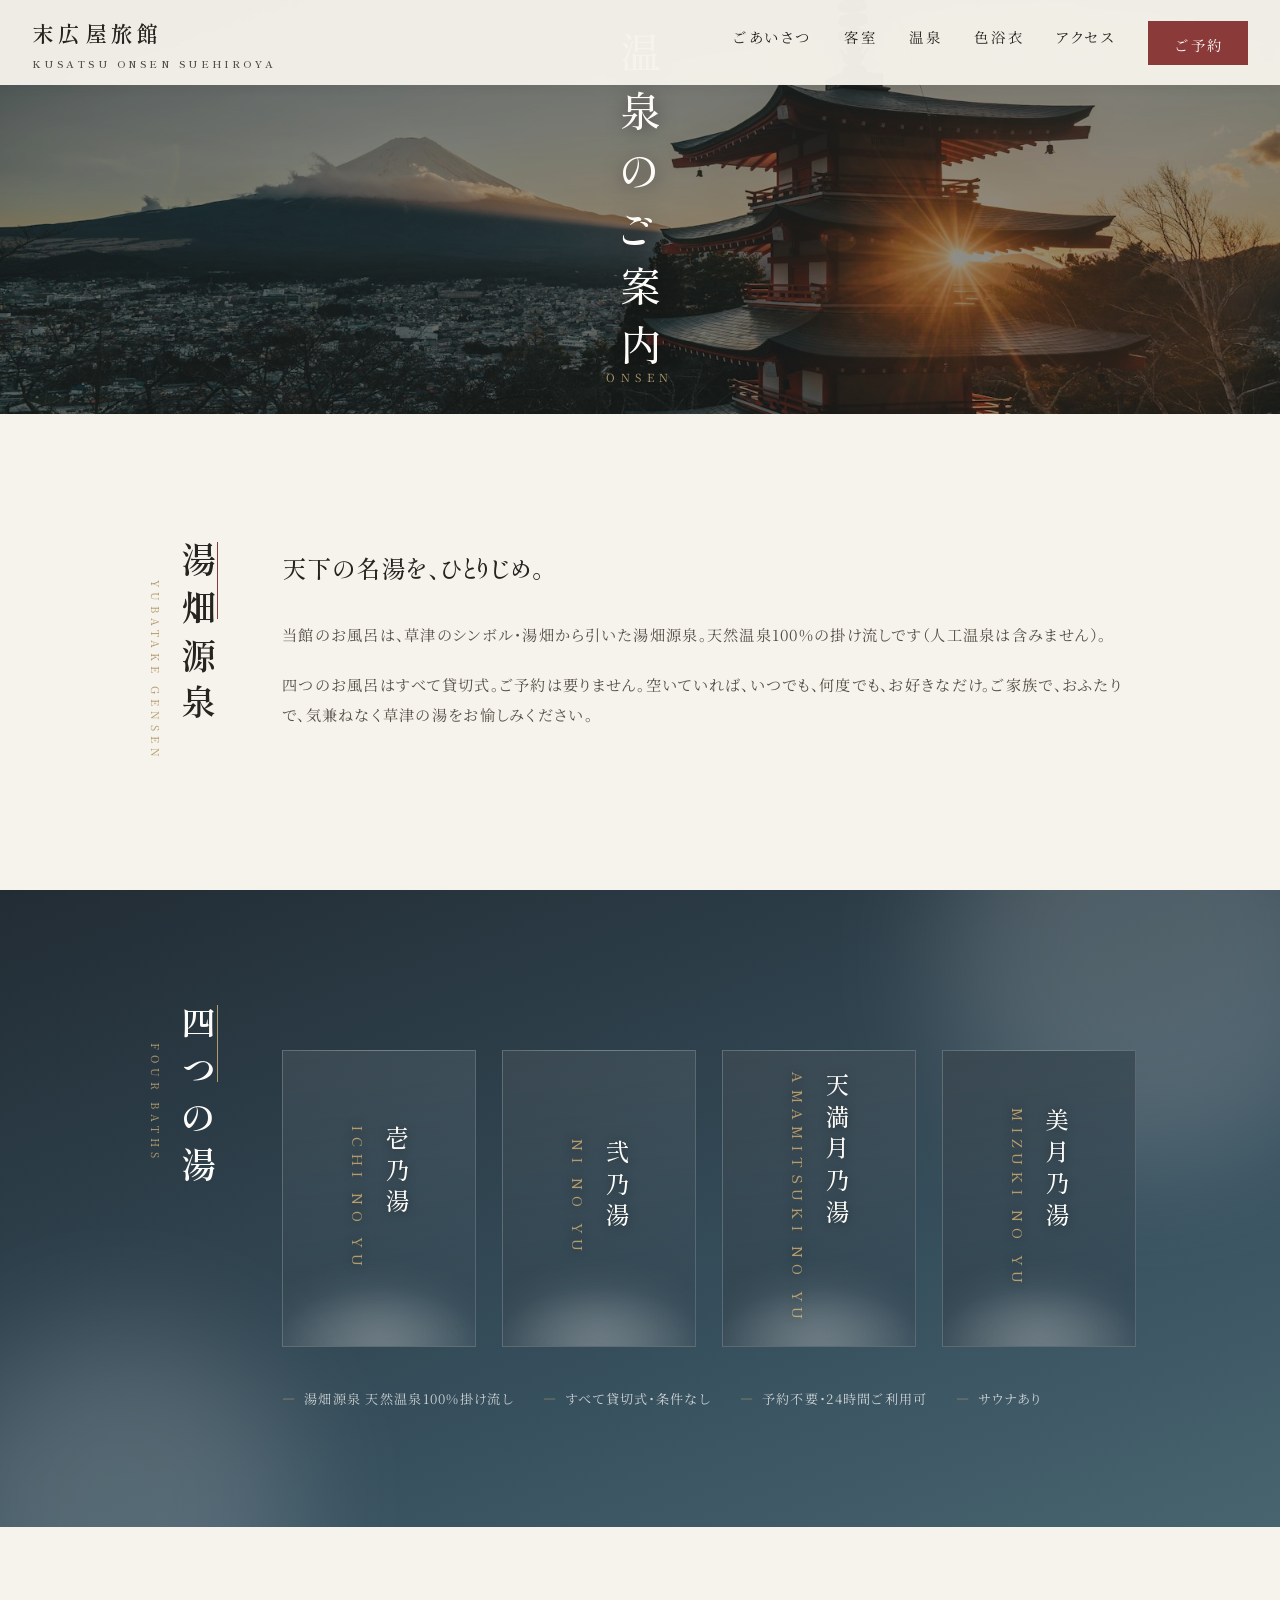
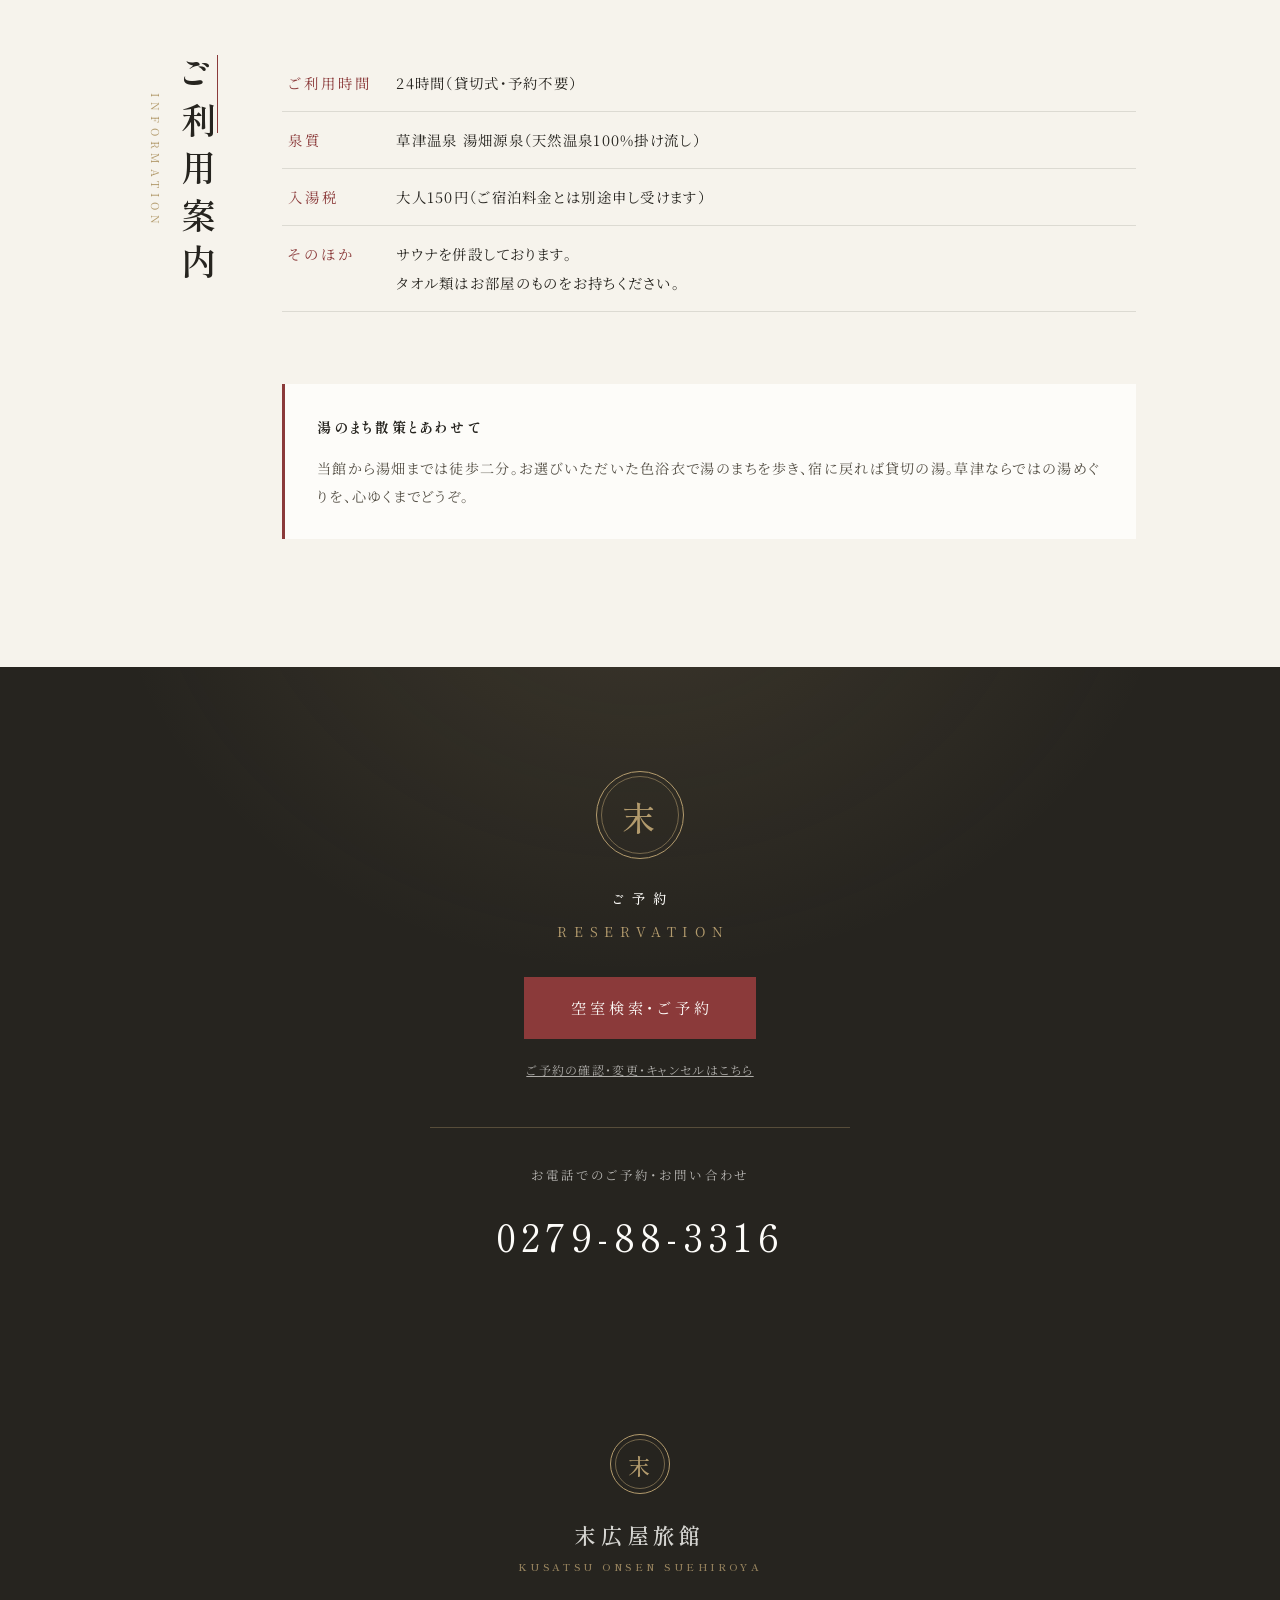
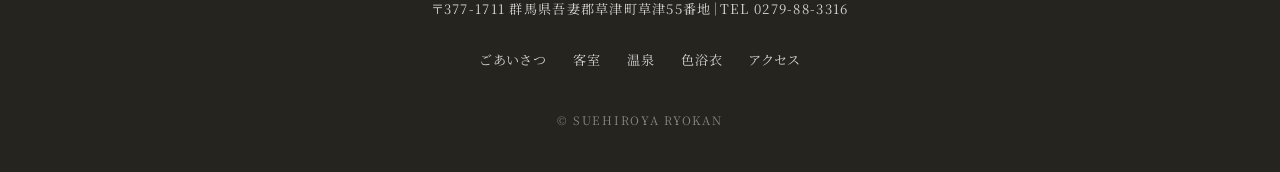
==== onsen.html @ 492826d1 "末広屋旅館 公式サイト初版（トップ・客室・温泉） Co-Authored-By: Claude Fable 5 <noreply@anthropic.com>" ====
<!DOCTYPE html>
<html lang="ja">
<head>
  <meta charset="UTF-8">
  <meta name="viewport" content="width=device-width, initial-scale=1.0">
  <title>温泉のご案内｜草津温泉 末広屋旅館</title>
  <meta name="description" content="末広屋旅館の温泉のご案内。湯畑源泉・天然温泉100%掛け流しの貸切風呂が4つ。予約不要・24時間、何度でもご利用いただけます。">
  <link rel="preconnect" href="https://fonts.googleapis.com">
  <link rel="preconnect" href="https://fonts.gstatic.com" crossorigin>
  <link href="https://fonts.googleapis.com/css2?family=Shippori+Mincho:wght@500;600&family=Noto+Serif+JP:wght@400;500&display=swap" rel="stylesheet">
  <link rel="stylesheet" href="css/style.css">
</head>
<body>

  <header class="site-header solid scrolled">
    <a class="brand" href="index.html">
      末広屋旅館
      <small>KUSATSU ONSEN SUEHIROYA</small>
    </a>
    <button class="nav-toggle" aria-label="メニュー" aria-expanded="false">
      <span></span><span></span><span></span>
    </button>
    <nav class="global-nav">
      <ul>
        <li><a href="index.html#greeting">ごあいさつ</a></li>
        <li><a href="rooms.html">客室</a></li>
        <li><a href="onsen.html">温泉</a></li>
        <li><a href="index.html#yukata">色浴衣</a></li>
        <li><a href="index.html#access">アクセス</a></li>
        <li><a class="btn-reserve" href="https://www.hpdsp.net/suehiroya/hw/hwp3100/hww3101.do?yadNo=393753" target="_blank" rel="noopener">ご予約</a></li>
      </ul>
    </nav>
  </header>

  <section class="page-hero">
    <div class="page-hero-bg" style="background-image: url('images/onsen-hero.jpg');"></div>
    <h1>温泉のご案内</h1>
    <span class="en">ONSEN</span>
  </section>

  <section class="section">
    <div class="section-inner">
      <div class="sec-head reveal">
        <h2 class="sec-title">湯畑源泉</h2>
        <span class="sec-en">YUBATAKE GENSEN</span>
      </div>
      <div class="sec-body">
        <p class="lead reveal">天下の名湯を、ひとりじめ。</p>
        <p class="text reveal d1">当館のお風呂は、草津のシンボル・湯畑から引いた湯畑源泉。天然温泉100%の掛け流しです（人工温泉は含みません）。</p>
        <p class="text reveal d2">四つのお風呂はすべて貸切式。ご予約は要りません。空いていれば、いつでも、何度でも、お好きなだけ。ご家族で、おふたりで、気兼ねなく草津の湯をお愉しみください。</p>
      </div>
    </div>
  </section>

  <div class="onsen-feature">
    <section class="section">
      <div class="section-inner">
        <div class="sec-head reveal">
          <h2 class="sec-title">四つの湯</h2>
          <span class="sec-en">FOUR BATHS</span>
        </div>
        <div class="sec-body">
          <div class="bath-cards">
            <div class="bath-card reveal">
              <p class="bath-name">壱乃湯<small>ICHI NO YU</small></p>
            </div>
            <div class="bath-card reveal d1">
              <p class="bath-name">弐乃湯<small>NI NO YU</small></p>
            </div>
            <div class="bath-card reveal d2">
              <p class="bath-name">天満月乃湯<small>AMAMITSUKI NO YU</small></p>
            </div>
            <div class="bath-card reveal d3">
              <p class="bath-name">美月乃湯<small>MIZUKI NO YU</small></p>
            </div>
          </div>
          <ul class="onsen-notes reveal d2">
            <li>湯畑源泉 天然温泉100%掛け流し</li>
            <li>すべて貸切式・条件なし</li>
            <li>予約不要・24時間ご利用可</li>
            <li>サウナあり</li>
          </ul>
        </div>
      </div>
    </section>
  </div>

  <section class="section">
    <div class="section-inner">
      <div class="sec-head reveal">
        <h2 class="sec-title">ご利用案内</h2>
        <span class="sec-en">INFORMATION</span>
      </div>
      <div class="sec-body">
        <table class="info-table reveal d1">
          <tr><th>ご利用時間</th><td>24時間（貸切式・予約不要）</td></tr>
          <tr><th>泉質</th><td>草津温泉 湯畑源泉（天然温泉100%掛け流し）</td></tr>
          <tr><th>入湯税</th><td>大人150円（ご宿泊料金とは別途申し受けます）</td></tr>
          <tr><th>そのほか</th><td>サウナを併設しております。<br>タオル類はお部屋のものをお持ちください。</td></tr>
        </table>
        <div class="notice-box reveal d2">
          <h4>湯のまち散策とあわせて</h4>
          <p>当館から湯畑までは徒歩二分。お選びいただいた色浴衣で湯のまちを歩き、宿に戻れば貸切の湯。草津ならではの湯めぐりを、心ゆくまでどうぞ。</p>
        </div>
      </div>
    </div>
  </section>

  <div class="cta-band reveal">
    <div class="crest"><span>末</span></div>
    <p class="cta-title">ご予約</p>
    <p class="cta-sub">RESERVATION</p>
    <a class="btn-reserve" href="https://www.hpdsp.net/suehiroya/hw/hwp3100/hww3101.do?yadNo=393753" target="_blank" rel="noopener">空室検索・ご予約</a>
    <p class="reserve-note">
      <a href="https://www.hpdsp.net/suehiroya/hw/hwp9000/hww9001Init.do?yadNo=393753" target="_blank" rel="noopener" style="text-decoration: underline;">ご予約の確認・変更・キャンセルはこちら</a>
    </p>
    <div class="cta-tel">
      <p class="tel-label">お電話でのご予約・お問い合わせ</p>
      <a class="tel" href="tel:0279-88-3316">0279-88-3316</a>
    </div>
  </div>

  <footer class="site-footer">
    <div class="crest crest-sm"><span>末</span></div>
    <p class="brand">末広屋旅館<small>KUSATSU ONSEN SUEHIROYA</small></p>
    <p>〒377-1711 群馬県吾妻郡草津町草津55番地｜TEL 0279-88-3316</p>
    <ul class="footer-nav">
      <li><a href="index.html#greeting">ごあいさつ</a></li>
      <li><a href="rooms.html">客室</a></li>
      <li><a href="onsen.html">温泉</a></li>
      <li><a href="index.html#yukata">色浴衣</a></li>
      <li><a href="index.html#access">アクセス</a></li>
    </ul>
    <p class="copyright">&copy; SUEHIROYA RYOKAN</p>
  </footer>

  <script src="js/main.js"></script>
</body>
</html>
---- css/style.css ----
/* ============================================
   末広屋旅館 共通スタイル
   配色: 生成り × 墨 × 臙脂
   フォント: しっぽり明朝 / Noto Serif JP
   ============================================ */

:root {
  --bg: #f6f3ec;
  --bg-soft: #efe9dd;
  --ink: #26241f;
  --ink-soft: #555046;
  --accent: #8b3a3a;      /* 臙脂 */
  --gold: #b39b6d;
  --white: #fdfcf9;
  --font-head: "Shippori Mincho", serif;
  --font-body: "Noto Serif JP", serif;
}

* { margin: 0; padding: 0; box-sizing: border-box; }

html { scroll-behavior: smooth; }

body {
  font-family: var(--font-body);
  background: var(--bg);
  color: var(--ink);
  line-height: 2;
  letter-spacing: 0.08em;
  font-feature-settings: "palt";
  -webkit-font-smoothing: antialiased;
}

img { max-width: 100%; display: block; }

a { color: inherit; text-decoration: none; }

/* ---------------- ヘッダー ---------------- */

.site-header {
  position: fixed;
  top: 0; left: 0; right: 0;
  z-index: 100;
  display: flex;
  align-items: center;
  justify-content: space-between;
  padding: 1.2rem 2rem;
  transition: background 0.5s ease, box-shadow 0.5s ease, padding 0.5s ease;
  color: var(--white);
}

.site-header.scrolled {
  background: rgba(246, 243, 236, 0.96);
  box-shadow: 0 1px 12px rgba(38, 36, 31, 0.08);
  padding: 0.7rem 2rem;
  color: var(--ink);
}

.brand {
  font-family: var(--font-head);
  font-size: 1.35rem;
  font-weight: 600;
  letter-spacing: 0.2em;
}

.brand small {
  display: block;
  font-size: 0.62rem;
  letter-spacing: 0.35em;
  opacity: 0.8;
}

.global-nav ul {
  display: flex;
  gap: 2rem;
  list-style: none;
}

.global-nav a {
  font-size: 0.9rem;
  letter-spacing: 0.18em;
  position: relative;
  padding-bottom: 4px;
}

.global-nav a::after {
  content: "";
  position: absolute;
  left: 0; bottom: 0;
  width: 100%;
  height: 1px;
  background: currentColor;
  transform: scaleX(0);
  transform-origin: right;
  transition: transform 0.4s ease;
}

.global-nav a:hover::after {
  transform: scaleX(1);
  transform-origin: left;
}

/* 予約ボタン */
.btn-reserve {
  display: inline-block;
  background: var(--accent);
  color: var(--white) !important;
  font-size: 0.85rem;
  letter-spacing: 0.25em;
  padding: 0.65em 1.6em 0.65em 1.85em;
  border: 1px solid var(--accent);
  transition: background 0.4s ease, color 0.4s ease;
}

.btn-reserve:hover {
  background: transparent;
  color: var(--accent) !important;
}

.site-header:not(.scrolled) .btn-reserve {
  background: rgba(139, 58, 58, 0.85);
}

.cta-band .btn-reserve {
  background: var(--accent);
  border-color: var(--accent);
  font-size: 0.95rem;
  padding: 0.95em 2.8em 0.95em 3.05em;
  margin-top: 2rem;
}

.cta-band .btn-reserve:hover {
  background: transparent;
  border-color: var(--gold);
  color: var(--gold) !important;
}

.cta-band .reserve-note {
  font-size: 0.75rem;
  opacity: 0.7;
  margin-top: 1.2rem;
}

.cta-band .reserve-note a:hover { color: var(--gold); }

.nav-toggle {
  display: none;
  background: none;
  border: none;
  cursor: pointer;
  width: 40px;
  height: 40px;
  position: relative;
  z-index: 110;
}

.nav-toggle span {
  display: block;
  width: 24px;
  height: 1px;
  background: currentColor;
  margin: 7px auto;
  transition: transform 0.35s ease, opacity 0.35s ease;
}

/* ---------------- ヒーロー ---------------- */

.hero {
  position: relative;
  height: 100svh;
  min-height: 560px;
  overflow: hidden;
  display: grid;
  place-items: center;
}

.hero-bg {
  position: absolute;
  inset: 0;
  background-size: cover;
  background-position: center;
  animation: heroZoom 22s ease-out forwards;
}

@keyframes heroZoom {
  from { transform: scale(1.12); }
  to   { transform: scale(1); }
}

.hero::after {
  content: "";
  position: absolute;
  inset: 0;
  background: linear-gradient(
    180deg,
    rgba(20, 18, 14, 0.45) 0%,
    rgba(20, 18, 14, 0.15) 40%,
    rgba(20, 18, 14, 0.5) 100%
  );
}

.hero-copy {
  position: relative;
  z-index: 2;
  color: var(--white);
  display: flex;
  flex-direction: row-reverse;
  align-items: center;
  gap: 2.5rem;
}

/* 縦書きキャッチコピー */
.hero-catch {
  writing-mode: vertical-rl;
  font-family: var(--font-head);
  font-size: clamp(2rem, 5.2vw, 3.4rem);
  font-weight: 500;
  letter-spacing: 0.42em;
  line-height: 1.9;
  text-shadow: 0 2px 24px rgba(0, 0, 0, 0.45);
  height: min(64svh, 30em);
}

.hero-catch .char {
  opacity: 0;
  animation: charIn 1.1s cubic-bezier(0.23, 1, 0.32, 1) forwards;
}

@keyframes charIn {
  from { opacity: 0; transform: translateY(-0.35em); }
  to   { opacity: 1; transform: translateY(0); }
}

.hero-sub {
  writing-mode: vertical-rl;
  font-size: clamp(0.8rem, 1.6vw, 1rem);
  letter-spacing: 0.5em;
  opacity: 0;
  animation: fadeIn 1.6s ease 1.8s forwards;
  text-shadow: 0 1px 14px rgba(0, 0, 0, 0.5);
}

@keyframes fadeIn { to { opacity: 1; } }

.hero-scroll {
  position: absolute;
  bottom: 2rem;
  left: 50%;
  transform: translateX(-50%);
  z-index: 2;
  color: var(--white);
  font-size: 0.68rem;
  letter-spacing: 0.4em;
  writing-mode: vertical-rl;
  height: 7.5rem;
  opacity: 0;
  animation: fadeIn 1.5s ease 2.4s forwards;
}

.hero-scroll::after {
  content: "";
  position: absolute;
  left: 50%;
  bottom: 0;
  width: 1px;
  height: 4.5rem;
  background: rgba(253, 252, 249, 0.7);
  transform-origin: top;
  animation: scrollLine 2.2s ease-in-out infinite;
}

@keyframes scrollLine {
  0%   { transform: scaleY(0); transform-origin: top; }
  45%  { transform: scaleY(1); transform-origin: top; }
  55%  { transform: scaleY(1); transform-origin: bottom; }
  100% { transform: scaleY(0); transform-origin: bottom; }
}

/* ---------------- セクション共通 ---------------- */

.section {
  padding: clamp(4.5rem, 10vw, 8rem) clamp(1.4rem, 5vw, 4rem);
  max-width: 1120px;
  margin: 0 auto;
}

.section-inner {
  display: flex;
  gap: clamp(2rem, 5vw, 4.5rem);
  align-items: flex-start;
}

/* 縦書きセクション見出し */
.sec-head {
  flex-shrink: 0;
  display: flex;
  flex-direction: row-reverse;
  gap: 1rem;
  align-items: flex-start;
}

.sec-title {
  writing-mode: vertical-rl;
  font-family: var(--font-head);
  font-size: clamp(1.7rem, 3vw, 2.2rem);
  font-weight: 600;
  letter-spacing: 0.35em;
  line-height: 1;
  color: var(--ink);
}

.sec-title::before {
  content: "";
  display: block;
  width: 1px;
  height: 2.2em;
  margin: 0 auto 1.2em;
  background: var(--accent);
}

.sec-en {
  writing-mode: vertical-rl;
  font-size: 0.68rem;
  letter-spacing: 0.45em;
  color: var(--gold);
  padding-top: 3.5em;
}

.sec-body { flex: 1; min-width: 0; }

.lead {
  font-family: var(--font-head);
  font-size: clamp(1.15rem, 2.2vw, 1.5rem);
  font-weight: 500;
  line-height: 2.2;
  margin-bottom: 1.6rem;
}

.text { color: var(--ink-soft); font-size: 0.95rem; }

.text + .text { margin-top: 1.2rem; }

/* ---------------- スクロールフェードイン ---------------- */

.reveal {
  opacity: 0;
  transform: translateY(36px);
  transition: opacity 1.1s cubic-bezier(0.23, 1, 0.32, 1),
              transform 1.1s cubic-bezier(0.23, 1, 0.32, 1);
}

.reveal.visible {
  opacity: 1;
  transform: translateY(0);
}

.reveal.d1 { transition-delay: 0.15s; }
.reveal.d2 { transition-delay: 0.3s; }
.reveal.d3 { transition-delay: 0.45s; }

/* ---------------- ごあいさつ ---------------- */

.greeting-grid {
  display: grid;
  grid-template-columns: 1fr minmax(240px, 360px);
  gap: clamp(2rem, 4vw, 3.5rem);
  align-items: center;
}

.greeting-photo img {
  aspect-ratio: 3 / 4;
  object-fit: cover;
  box-shadow: 14px 14px 0 var(--bg-soft);
}

/* ---------------- 客室カード ---------------- */

.room-cards {
  display: grid;
  grid-template-columns: repeat(3, 1fr);
  gap: clamp(1.2rem, 3vw, 2rem);
  margin-top: 2.5rem;
}

.room-card {
  background: var(--white);
  box-shadow: 0 2px 20px rgba(38, 36, 31, 0.07);
  transition: transform 0.5s ease, box-shadow 0.5s ease;
}

.room-card:hover {
  transform: translateY(-6px);
  box-shadow: 0 10px 32px rgba(38, 36, 31, 0.13);
}

.room-card img {
  aspect-ratio: 4 / 3;
  object-fit: cover;
  width: 100%;
}

.room-card-body { padding: 1.4rem 1.5rem 1.7rem; }

.room-card h3 {
  font-family: var(--font-head);
  font-size: 1.12rem;
  font-weight: 600;
  letter-spacing: 0.15em;
  margin-bottom: 0.5rem;
}

.room-card h3 small {
  font-size: 0.7rem;
  color: var(--gold);
  letter-spacing: 0.3em;
  margin-left: 0.7em;
}

.room-card p { font-size: 0.85rem; color: var(--ink-soft); line-height: 1.9; }

/* ---------------- 温泉セクション ---------------- */

.onsen-feature {
  position: relative;
  background: linear-gradient(160deg, #222c34 0%, #37505e 65%, #48656f 100%);
  color: var(--white);
  padding: clamp(4.5rem, 9vw, 7.5rem) clamp(1.4rem, 5vw, 4rem);
  overflow: hidden;
}

.onsen-feature::before,
.onsen-feature::after {
  content: "";
  position: absolute;
  border-radius: 50%;
  filter: blur(60px);
  opacity: 0.16;
  background: #fdfcf9;
  pointer-events: none;
}

.onsen-feature::before { width: 420px; height: 420px; top: -140px; right: -80px; }
.onsen-feature::after  { width: 360px; height: 360px; bottom: -160px; left: -60px; }

.onsen-feature .section { padding-top: 0; padding-bottom: 0; }

.onsen-feature .sec-title,
.onsen-feature .lead { color: var(--white); }

.onsen-feature .sec-title::before { background: var(--gold); }

.onsen-feature .text { color: rgba(253, 252, 249, 0.78); }

/* 貸切風呂カード（写真差し替え前のデザイン表現） */
.bath-cards {
  display: grid;
  grid-template-columns: repeat(4, 1fr);
  gap: clamp(1rem, 2.5vw, 1.6rem);
  margin-top: 2.8rem;
}

.bath-card {
  position: relative;
  aspect-ratio: 3 / 4.6;
  display: grid;
  place-items: center;
  background:
    radial-gradient(ellipse 90% 40% at 50% 108%, rgba(253, 252, 249, 0.22), transparent 70%),
    linear-gradient(175deg, rgba(253, 252, 249, 0.07) 0%, rgba(0, 0, 0, 0.25) 100%),
    linear-gradient(160deg, #2b3a44 0%, #446273 100%);
  border: 1px solid rgba(253, 252, 249, 0.18);
  overflow: hidden;
}

.bath-card::before {
  content: "";
  position: absolute;
  width: 130%;
  height: 46%;
  bottom: -18%;
  left: -15%;
  background: radial-gradient(ellipse at center, rgba(253, 252, 249, 0.2), transparent 65%);
  filter: blur(14px);
  animation: steam 7s ease-in-out infinite alternate;
}

@keyframes steam {
  from { transform: translateY(0) scaleX(1); opacity: 0.55; }
  to   { transform: translateY(-46%) scaleX(1.25); opacity: 0; }
}

.bath-name {
  writing-mode: vertical-rl;
  font-family: var(--font-head);
  font-size: clamp(1.15rem, 2vw, 1.5rem);
  font-weight: 500;
  letter-spacing: 0.32em;
  color: var(--white);
  text-shadow: 0 1px 10px rgba(0, 0, 0, 0.4);
}

.bath-name small {
  display: block;
  font-size: 0.6em;
  color: var(--gold);
  letter-spacing: 0.4em;
  margin-left: 0.4em;
}

.onsen-notes {
  margin-top: 2.4rem;
  display: flex;
  flex-wrap: wrap;
  gap: 0.7rem 1.8rem;
  font-size: 0.82rem;
  color: rgba(253, 252, 249, 0.75);
  list-style: none;
}

.onsen-notes li::before {
  content: "―";
  color: var(--gold);
  margin-right: 0.6em;
}

/* ---------------- 色浴衣 ---------------- */

.yukata-grid {
  display: grid;
  grid-template-columns: minmax(240px, 420px) 1fr;
  gap: clamp(2rem, 4vw, 3.5rem);
  align-items: center;
}

.yukata-photo img {
  aspect-ratio: 4 / 3;
  object-fit: cover;
  box-shadow: -14px 14px 0 var(--bg-soft);
}

/* ---------------- アクセス ---------------- */

.access-grid {
  display: grid;
  grid-template-columns: 1fr 1fr;
  gap: clamp(2rem, 4vw, 3rem);
  margin-top: 2.4rem;
}

.access-map iframe {
  width: 100%;
  height: 100%;
  min-height: 320px;
  border: 0;
  filter: grayscale(30%) sepia(8%);
}

.info-table {
  width: 100%;
  border-collapse: collapse;
  font-size: 0.9rem;
}

.info-table th,
.info-table td {
  text-align: left;
  padding: 0.85rem 0.4rem;
  border-bottom: 1px solid rgba(38, 36, 31, 0.12);
  vertical-align: top;
  font-weight: 400;
}

.info-table th {
  white-space: nowrap;
  width: 7.5em;
  color: var(--accent);
  letter-spacing: 0.2em;
}

/* ---------------- ページ下部 CTA / フッター ---------------- */

.cta-band {
  position: relative;
  background:
    radial-gradient(ellipse 60% 90% at 50% -20%, rgba(179, 155, 109, 0.16), transparent 70%),
    var(--ink);
  color: rgba(253, 252, 249, 0.9);
  text-align: center;
  padding: clamp(4rem, 9vw, 6.5rem) 1.5rem;
  overflow: hidden;
}

/* 丸紋ロゴ（正式ロゴ画像ができたら差し替え） */
.crest {
  width: 88px;
  height: 88px;
  margin: 0 auto 1.6rem;
  border: 1px solid var(--gold);
  border-radius: 50%;
  display: grid;
  place-items: center;
  position: relative;
}

.crest::before {
  content: "";
  position: absolute;
  inset: 4px;
  border: 1px solid rgba(179, 155, 109, 0.55);
  border-radius: 50%;
}

.crest span {
  font-family: var(--font-head);
  font-size: 2.1rem;
  font-weight: 500;
  color: var(--gold);
  line-height: 1;
  padding-top: 0.08em;
}

.crest-sm { width: 60px; height: 60px; margin-bottom: 1.2rem; }
.crest-sm span { font-size: 1.4rem; }

.cta-title {
  font-family: var(--font-head);
  font-size: clamp(1.5rem, 3vw, 1.9rem);
  font-weight: 500;
  letter-spacing: 0.5em;
  text-indent: 0.5em;
  color: var(--white);
}

.cta-sub {
  font-size: 0.65rem;
  letter-spacing: 0.5em;
  text-indent: 0.5em;
  color: var(--gold);
  margin-top: 0.4rem;
}

.cta-tel {
  max-width: 420px;
  margin: 2.8rem auto 0;
  padding-top: 2.2rem;
  border-top: 1px solid rgba(179, 155, 109, 0.35);
}

.cta-tel .tel-label {
  font-size: 0.78rem;
  letter-spacing: 0.25em;
  opacity: 0.75;
}

.cta-band .tel {
  font-family: var(--font-head);
  font-size: clamp(1.7rem, 4vw, 2.4rem);
  letter-spacing: 0.14em;
  margin-top: 0.6rem;
  display: inline-block;
  color: var(--white);
  transition: color 0.4s ease;
}

.cta-band .tel:hover { color: var(--gold); }

.cta-band p { font-size: 0.85rem; }

.site-footer {
  background: var(--ink);
  color: rgba(253, 252, 249, 0.82);
  padding: 3.5rem 2rem 2.5rem;
  text-align: center;
  font-size: 0.82rem;
}

.site-footer .brand { margin-bottom: 1.2rem; }

.site-footer .brand small { color: var(--gold); }

.footer-nav {
  display: flex;
  justify-content: center;
  flex-wrap: wrap;
  gap: 1.6rem;
  list-style: none;
  margin: 1.6rem 0 2.2rem;
}

.footer-nav a:hover { color: var(--gold); }

.copyright { opacity: 0.55; font-size: 0.72rem; letter-spacing: 0.15em; }

/* ---------------- 下層ページ ---------------- */

.page-hero {
  position: relative;
  height: 46svh;
  min-height: 300px;
  overflow: hidden;
  display: grid;
  place-items: center;
  color: var(--white);
}

.page-hero-bg {
  position: absolute;
  inset: 0;
  background-size: cover;
  background-position: center;
}

.page-hero::after {
  content: "";
  position: absolute;
  inset: 0;
  background: rgba(20, 18, 14, 0.45);
}

.page-hero h1 {
  position: relative;
  z-index: 2;
  writing-mode: vertical-rl;
  font-family: var(--font-head);
  font-size: clamp(1.8rem, 4vw, 2.6rem);
  font-weight: 500;
  letter-spacing: 0.4em;
  text-shadow: 0 2px 18px rgba(0, 0, 0, 0.5);
}

.page-hero .en {
  position: absolute;
  z-index: 2;
  bottom: 1.6rem;
  font-size: 0.7rem;
  letter-spacing: 0.5em;
  color: var(--gold);
}

.room-detail {
  display: grid;
  grid-template-columns: minmax(240px, 460px) 1fr;
  gap: clamp(2rem, 4vw, 3.5rem);
  align-items: center;
}

.room-detail + .room-detail { margin-top: clamp(3.5rem, 7vw, 5.5rem); }

.room-detail:nth-of-type(even) .room-detail-photo { order: 2; }

.room-detail-photo img {
  aspect-ratio: 4 / 3;
  object-fit: cover;
  box-shadow: 14px 14px 0 var(--bg-soft);
}

.room-detail h3 {
  font-family: var(--font-head);
  font-size: 1.4rem;
  font-weight: 600;
  letter-spacing: 0.2em;
  margin-bottom: 1rem;
}

.room-detail h3 small {
  font-size: 0.68rem;
  color: var(--gold);
  letter-spacing: 0.3em;
  margin-left: 0.8em;
}

.tag-list {
  display: flex;
  flex-wrap: wrap;
  gap: 0.5rem;
  list-style: none;
  margin-top: 1.2rem;
}

.tag-list li {
  font-size: 0.75rem;
  border: 1px solid rgba(38, 36, 31, 0.25);
  padding: 0.25em 0.9em;
  border-radius: 999px;
  color: var(--ink-soft);
}

.notice-box {
  margin-top: clamp(3rem, 6vw, 4.5rem);
  background: var(--white);
  border-left: 3px solid var(--accent);
  padding: 1.8rem 2rem;
  font-size: 0.88rem;
  color: var(--ink-soft);
}

.notice-box h4 {
  font-family: var(--font-head);
  color: var(--ink);
  letter-spacing: 0.2em;
  margin-bottom: 0.8rem;
}

/* ---------------- レスポンシブ ---------------- */

@media (max-width: 860px) {
  .global-nav {
    position: fixed;
    inset: 0;
    background: rgba(38, 36, 31, 0.96);
    display: grid;
    place-items: center;
    opacity: 0;
    pointer-events: none;
    transition: opacity 0.45s ease;
  }

  .global-nav.open {
    opacity: 1;
    pointer-events: auto;
  }

  .global-nav ul {
    flex-direction: column;
    text-align: center;
    gap: 2.2rem;
  }

  .global-nav a {
    color: var(--white);
    font-size: 1.05rem;
    letter-spacing: 0.3em;
  }

  .nav-toggle { display: block; }

  body.nav-open .nav-toggle { color: var(--white); }
  body.nav-open .nav-toggle span:nth-child(1) { transform: translateY(8px) rotate(45deg); }
  body.nav-open .nav-toggle span:nth-child(2) { opacity: 0; }
  body.nav-open .nav-toggle span:nth-child(3) { transform: translateY(-8px) rotate(-45deg); }

  .section-inner { flex-direction: column; gap: 2rem; }

  .sec-head { flex-direction: row-reverse; align-self: flex-start; }

  .greeting-grid,
  .yukata-grid,
  .access-grid,
  .room-detail { grid-template-columns: 1fr; }

  .room-detail:nth-of-type(even) .room-detail-photo { order: 0; }

  .yukata-photo { order: 0; }

  .room-cards { grid-template-columns: 1fr; }

  .bath-cards { grid-template-columns: repeat(2, 1fr); }
}
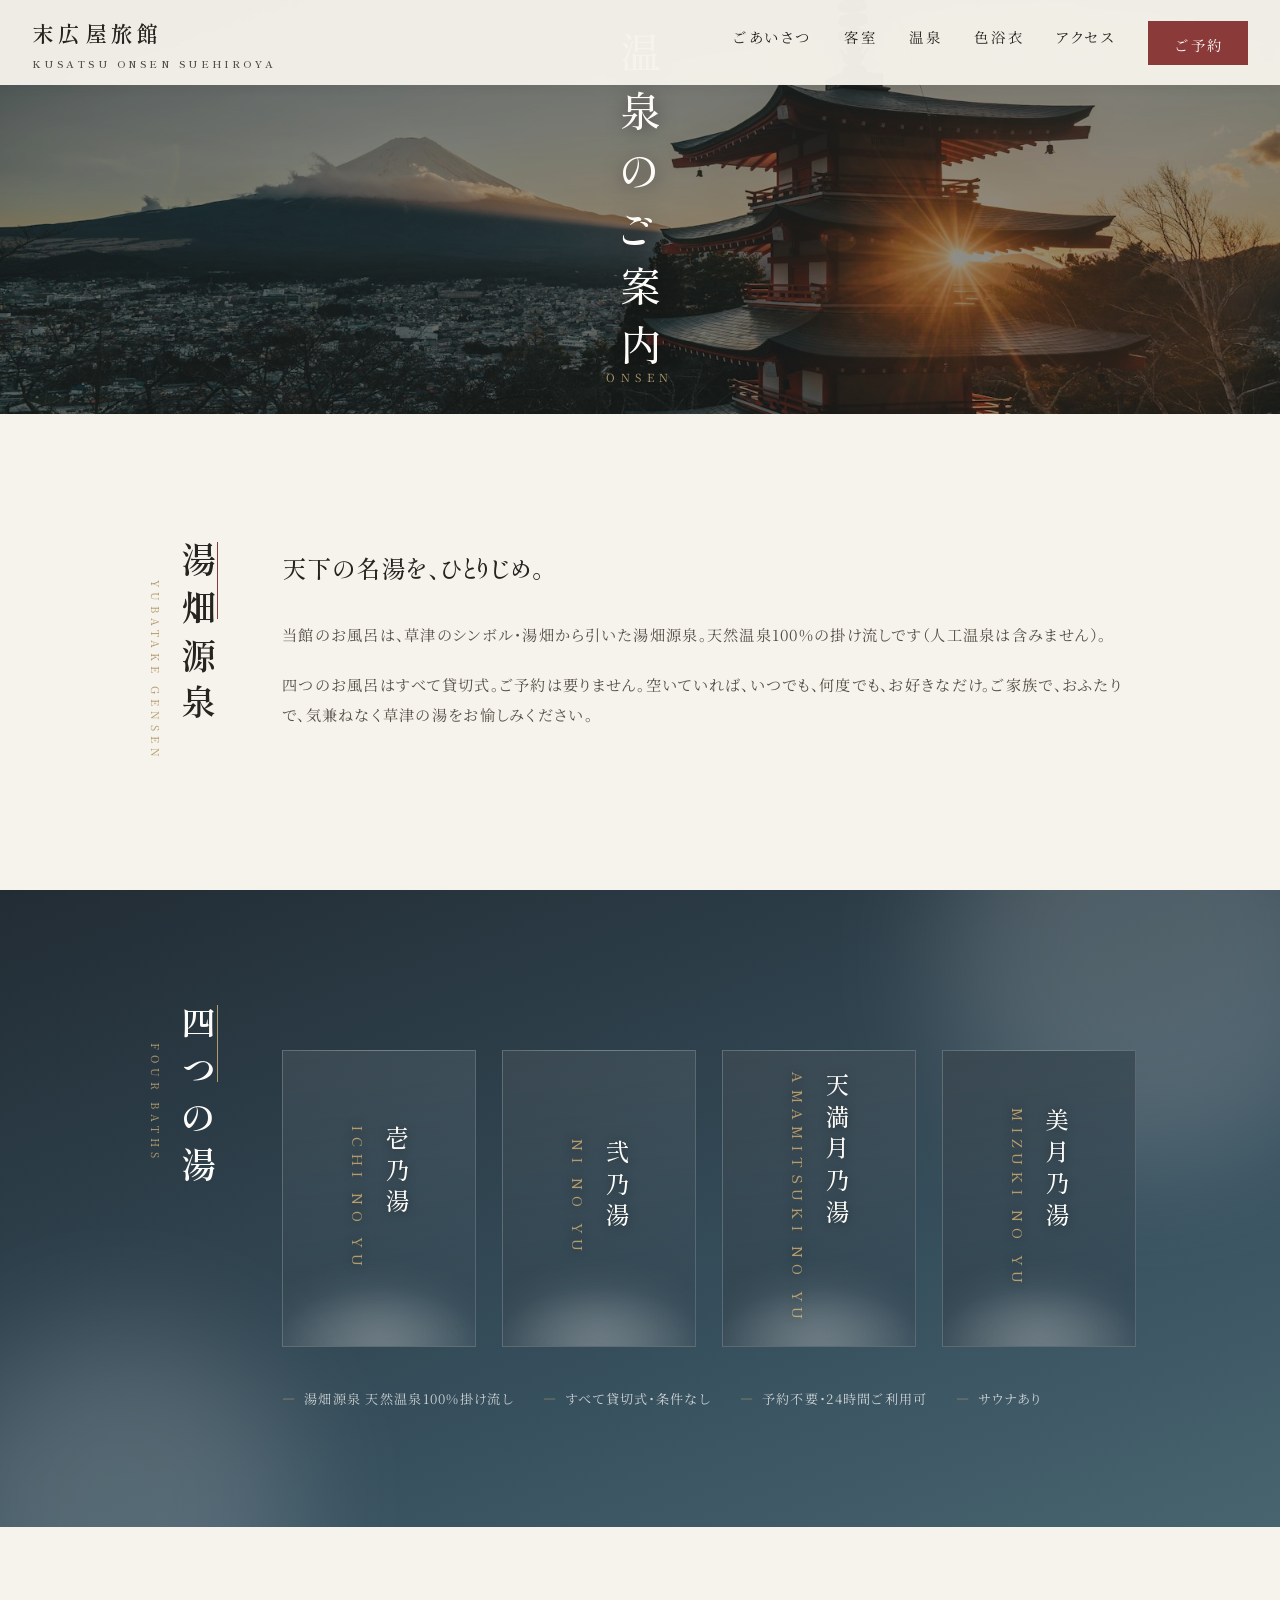
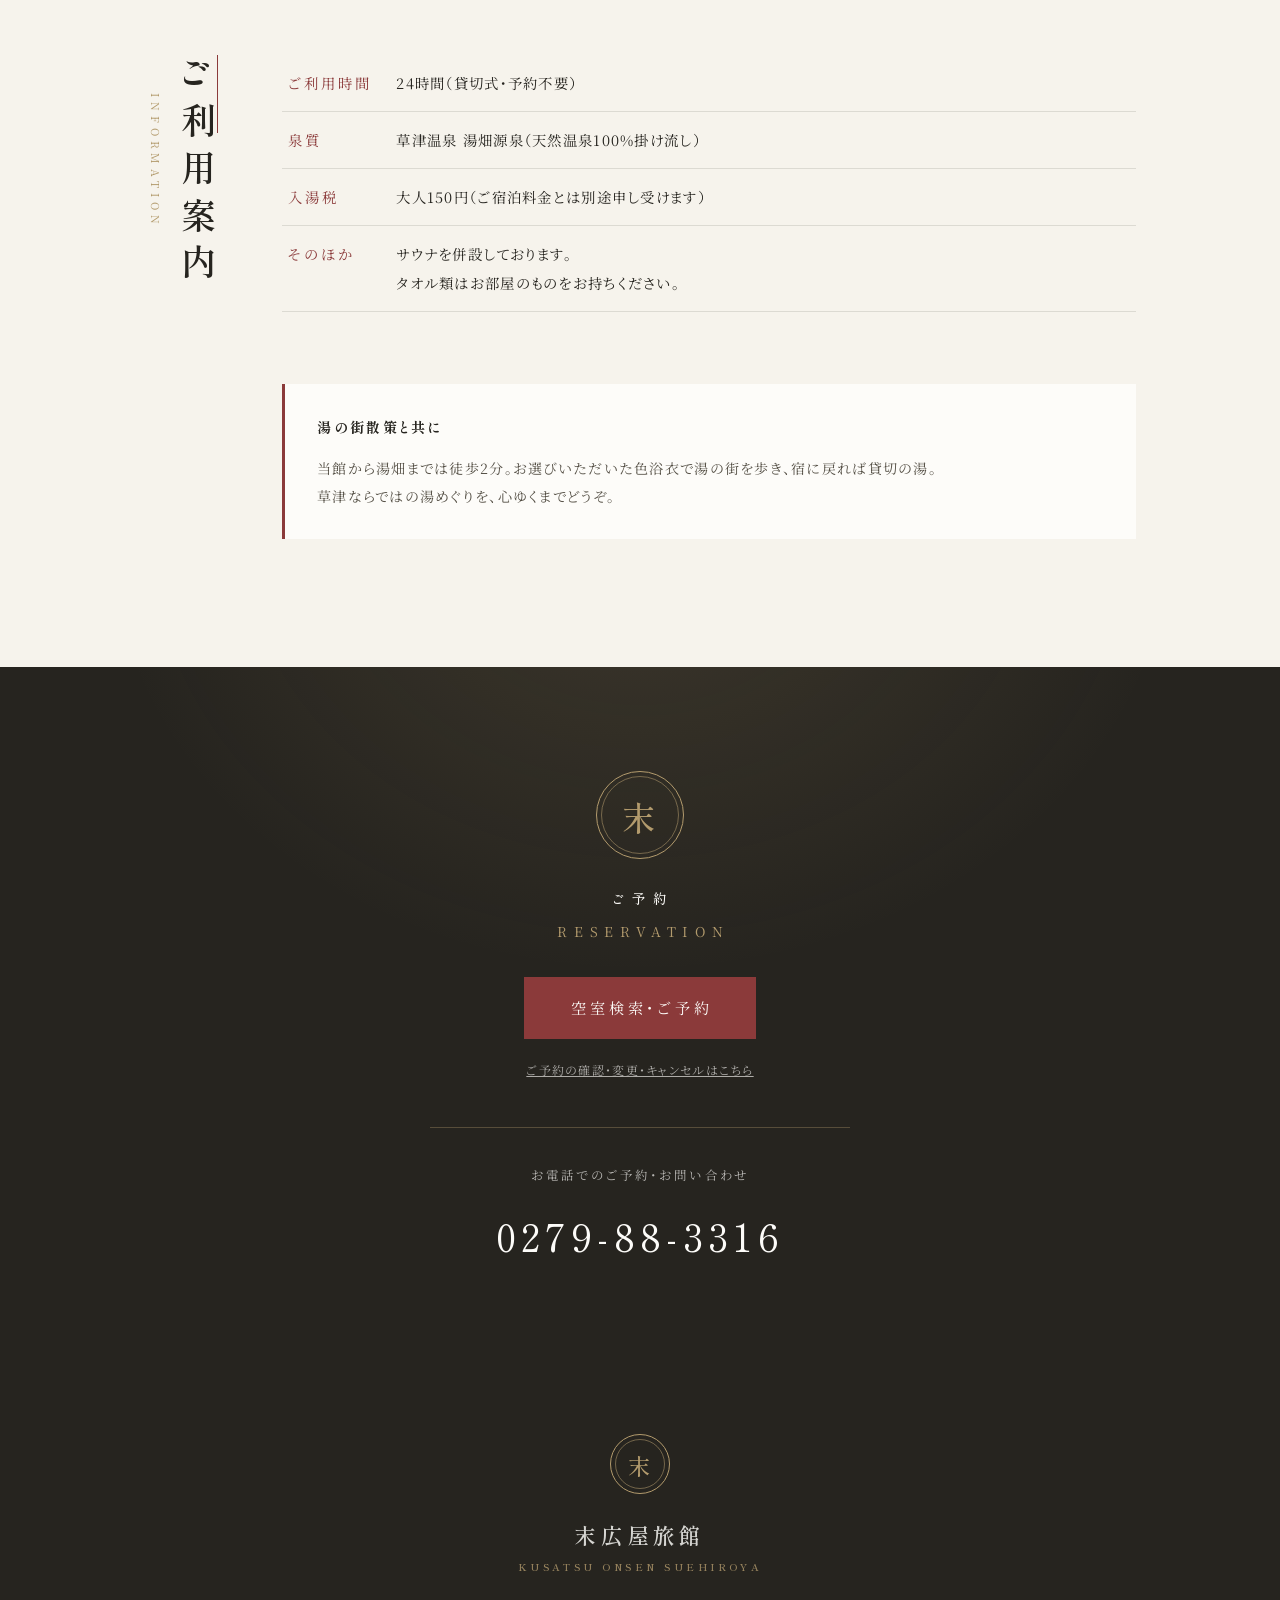
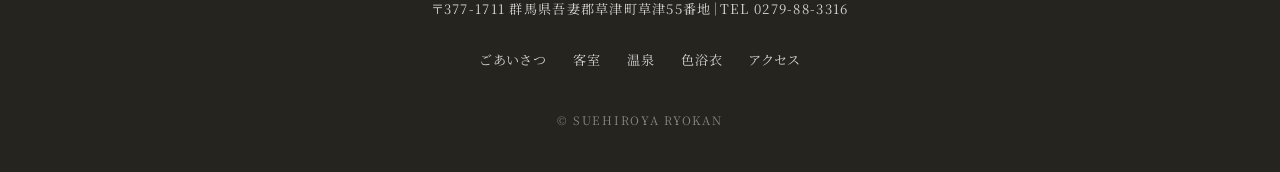
==== commit 3380e8a8: "文言を漢字表記・英数字に統一しスクロール表示を縦線のみに変更 Co-Authored-By: Claude Fable 5 <noreply@anthropic.com>" ====
--- a/onsen.html
+++ b/onsen.html
@@ -99,8 +99,8 @@
           <tr><th>そのほか</th><td>サウナを併設しております。<br>タオル類はお部屋のものをお持ちください。</td></tr>
         </table>
         <div class="notice-box reveal d2">
-          <h4>湯のまち散策とあわせて</h4>
-          <p>当館から湯畑までは徒歩二分。お選びいただいた色浴衣で湯のまちを歩き、宿に戻れば貸切の湯。草津ならではの湯めぐりを、心ゆくまでどうぞ。</p>
+          <h4>湯の街散策と共に</h4>
+          <p>当館から湯畑までは徒歩2分。お選びいただいた色浴衣で湯の街を歩き、宿に戻れば貸切の湯。<br>草津ならではの湯めぐりを、心ゆくまでどうぞ。</p>
         </div>
       </div>
     </div>
--- a/css/style.css
+++ b/css/style.css
@@ -217,7 +217,14 @@
   letter-spacing: 0.42em;
   line-height: 1.9;
   text-shadow: 0 2px 24px rgba(0, 0, 0, 0.45);
-  height: min(64svh, 30em);
+}
+
+/* 2行構成: 2行目は一段下げて段違いに */
+.hero-catch .line { display: block; }
+
+.hero-catch .line + .line {
+  padding-inline-start: 2.6em;  /* 縦書きでは上からの字下げになる */
+  margin-block-start: 0.55em;   /* 行（列）間の間隔 */
 }
 
 .hero-catch .char {
@@ -245,13 +252,9 @@
   position: absolute;
   bottom: 2rem;
   left: 50%;
-  transform: translateX(-50%);
   z-index: 2;
-  color: var(--white);
-  font-size: 0.68rem;
-  letter-spacing: 0.4em;
-  writing-mode: vertical-rl;
-  height: 7.5rem;
+  width: 1px;
+  height: 5rem;
   opacity: 0;
   animation: fadeIn 1.5s ease 2.4s forwards;
 }
@@ -259,11 +262,8 @@
 .hero-scroll::after {
   content: "";
   position: absolute;
-  left: 50%;
-  bottom: 0;
-  width: 1px;
-  height: 4.5rem;
-  background: rgba(253, 252, 249, 0.7);
+  inset: 0;
+  background: rgba(253, 252, 249, 0.6);
   transform-origin: top;
   animation: scrollLine 2.2s ease-in-out infinite;
 }
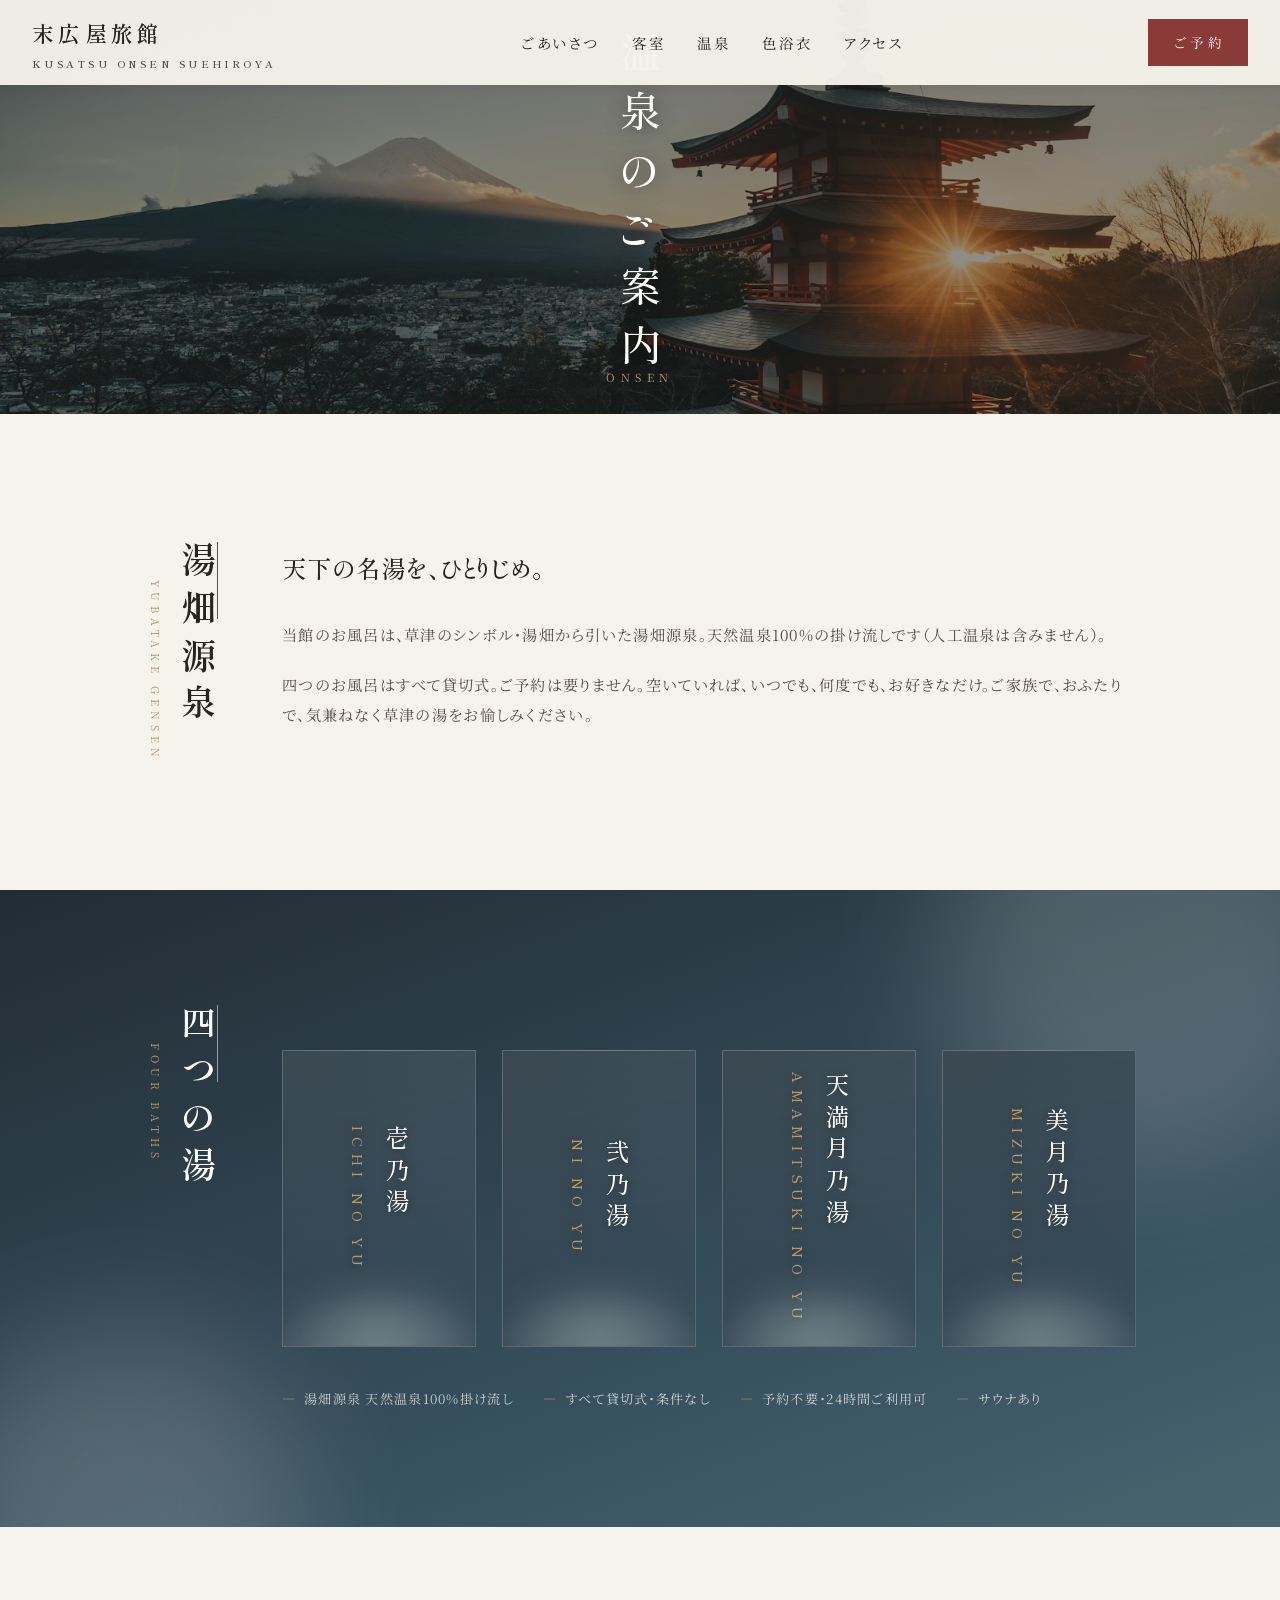
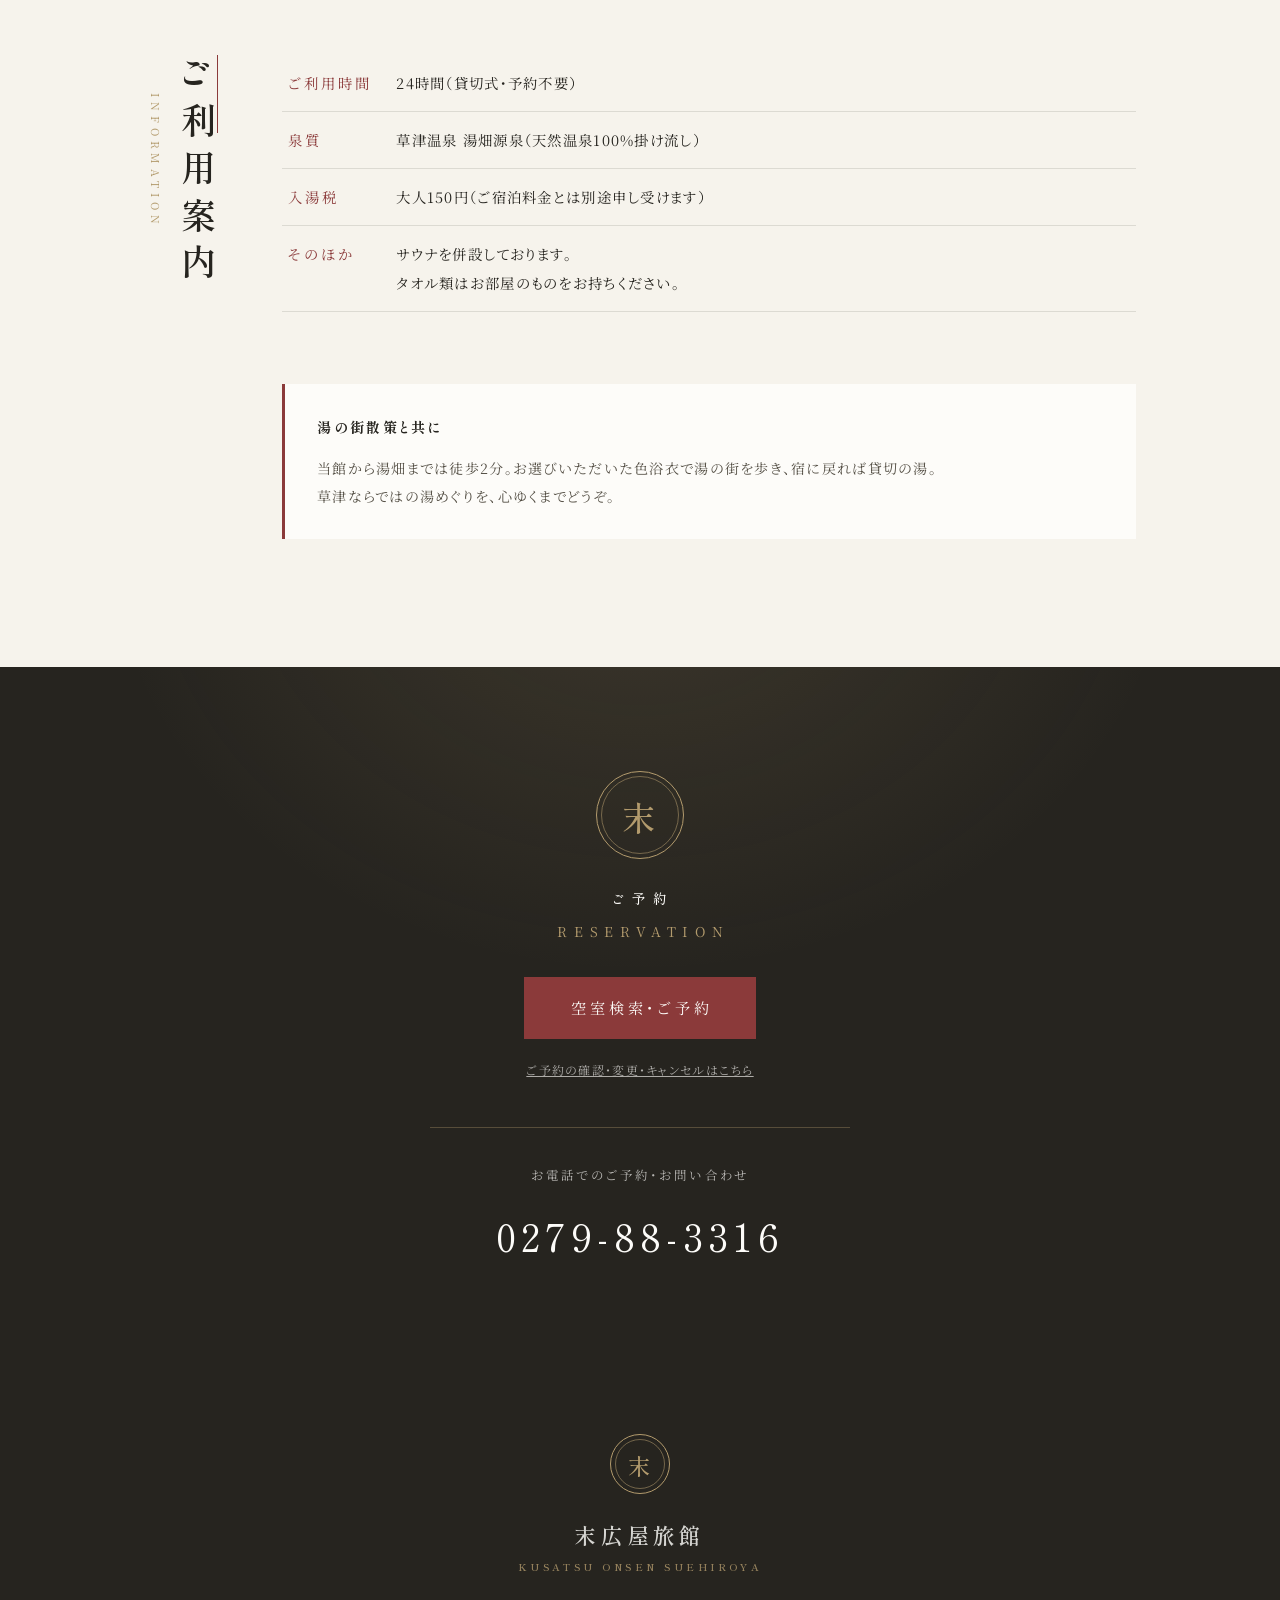
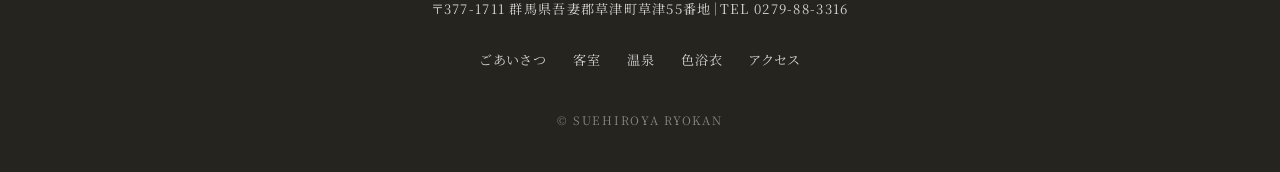
==== commit 68bba4e0: "ヘッダーの予約ボタンをナビから独立させ常時表示に Co-Authored-By: Claude Fable 5 <noreply@anthropic.com>" ====
--- a/onsen.html
+++ b/onsen.html
@@ -17,9 +17,6 @@
       末広屋旅館
       <small>KUSATSU ONSEN SUEHIROYA</small>
     </a>
-    <button class="nav-toggle" aria-label="メニュー" aria-expanded="false">
-      <span></span><span></span><span></span>
-    </button>
     <nav class="global-nav">
       <ul>
         <li><a href="index.html#greeting">ごあいさつ</a></li>
@@ -27,9 +24,14 @@
         <li><a href="onsen.html">温泉</a></li>
         <li><a href="index.html#yukata">色浴衣</a></li>
         <li><a href="index.html#access">アクセス</a></li>
-        <li><a class="btn-reserve" href="https://www.hpdsp.net/suehiroya/hw/hwp3100/hww3101.do?yadNo=393753" target="_blank" rel="noopener">ご予約</a></li>
       </ul>
     </nav>
+    <div class="header-actions">
+      <a class="btn-reserve" href="https://www.hpdsp.net/suehiroya/hw/hwp3100/hww3101.do?yadNo=393753" target="_blank" rel="noopener">ご予約</a>
+      <button class="nav-toggle" aria-label="メニュー" aria-expanded="false">
+        <span></span><span></span><span></span>
+      </button>
+    </div>
   </header>
 
   <section class="page-hero">
--- a/css/style.css
+++ b/css/style.css
@@ -141,6 +141,14 @@
 }
 
 .cta-band .reserve-note a:hover { color: var(--gold); }
+
+.header-actions {
+  display: flex;
+  align-items: center;
+  gap: 0.9rem;
+  position: relative;
+  z-index: 110; /* モバイルナビの overlay より前面に */
+}
 
 .nav-toggle {
   display: none;
@@ -833,6 +841,11 @@
 
   .nav-toggle { display: block; }
 
+  .site-header .btn-reserve {
+    font-size: 0.78rem;
+    padding: 0.5em 1.1em 0.5em 1.35em;
+  }
+
   body.nav-open .nav-toggle { color: var(--white); }
   body.nav-open .nav-toggle span:nth-child(1) { transform: translateY(8px) rotate(45deg); }
   body.nav-open .nav-toggle span:nth-child(2) { opacity: 0; }
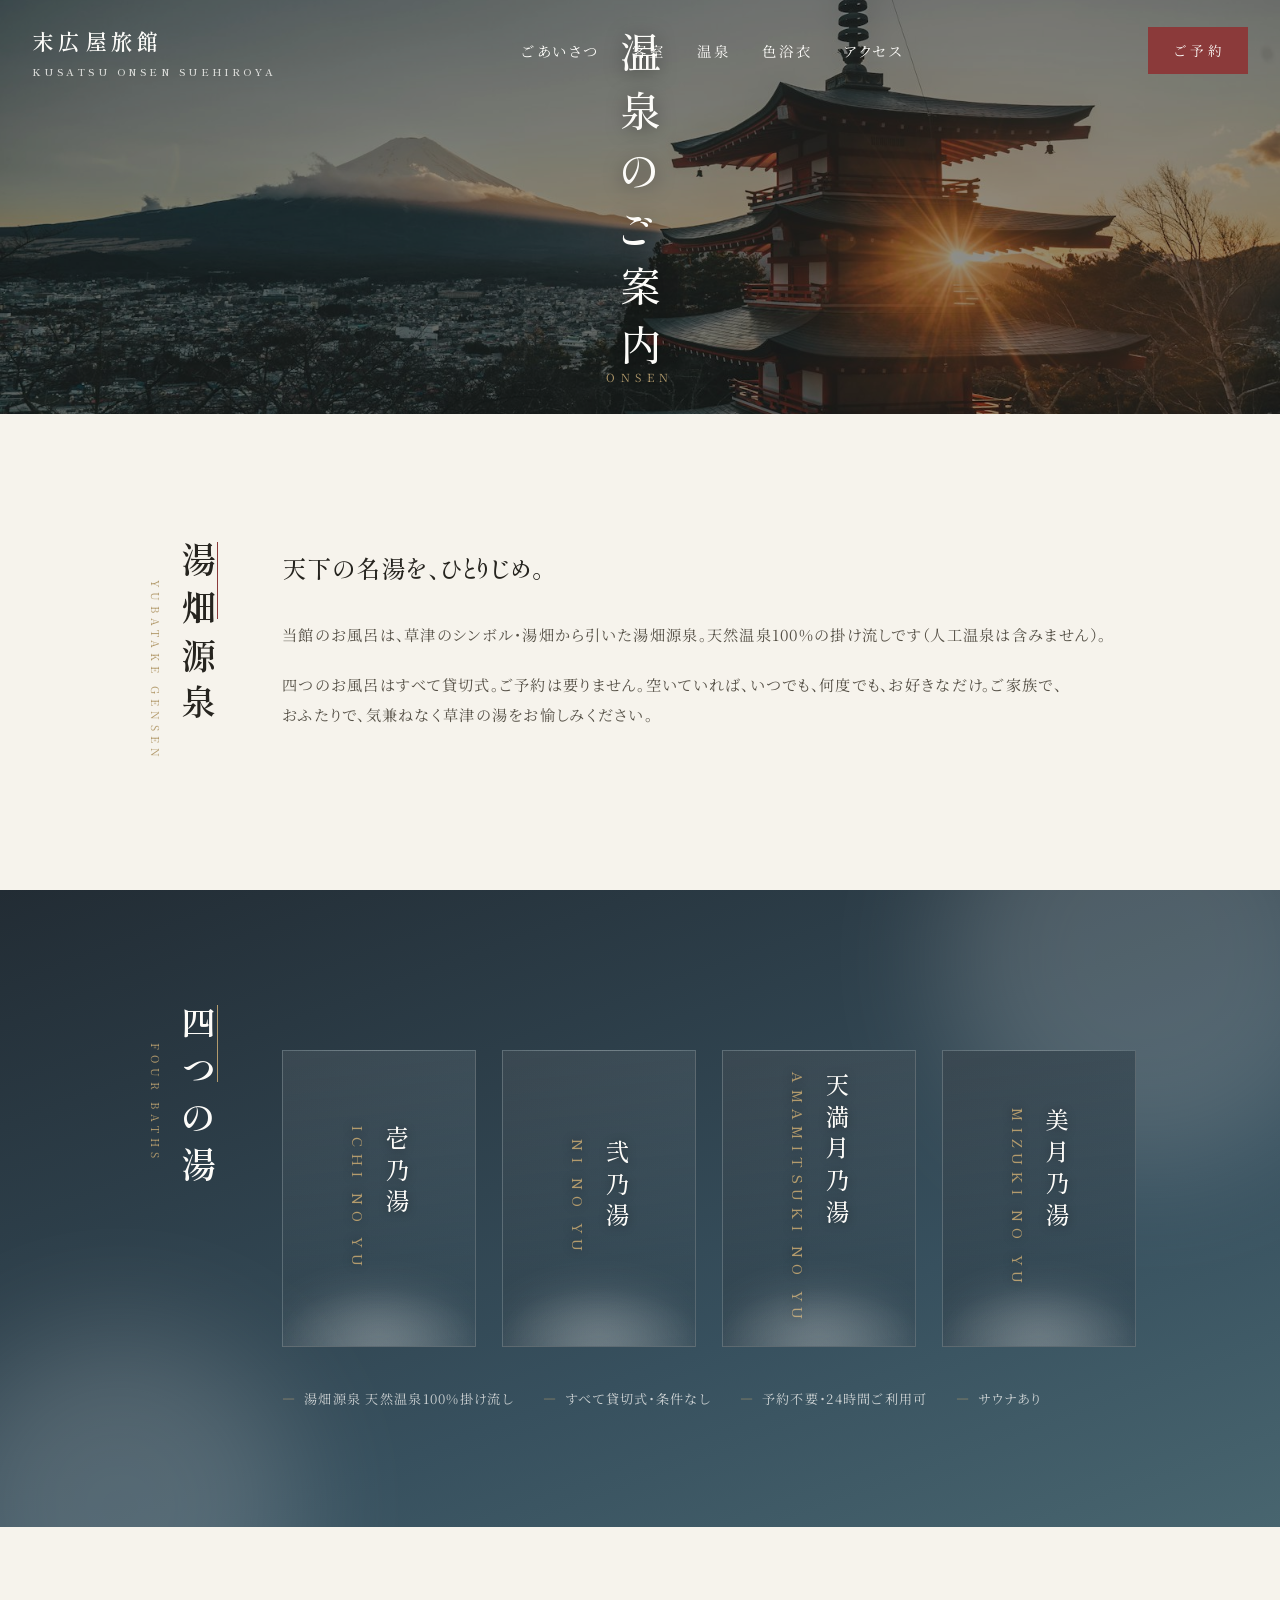
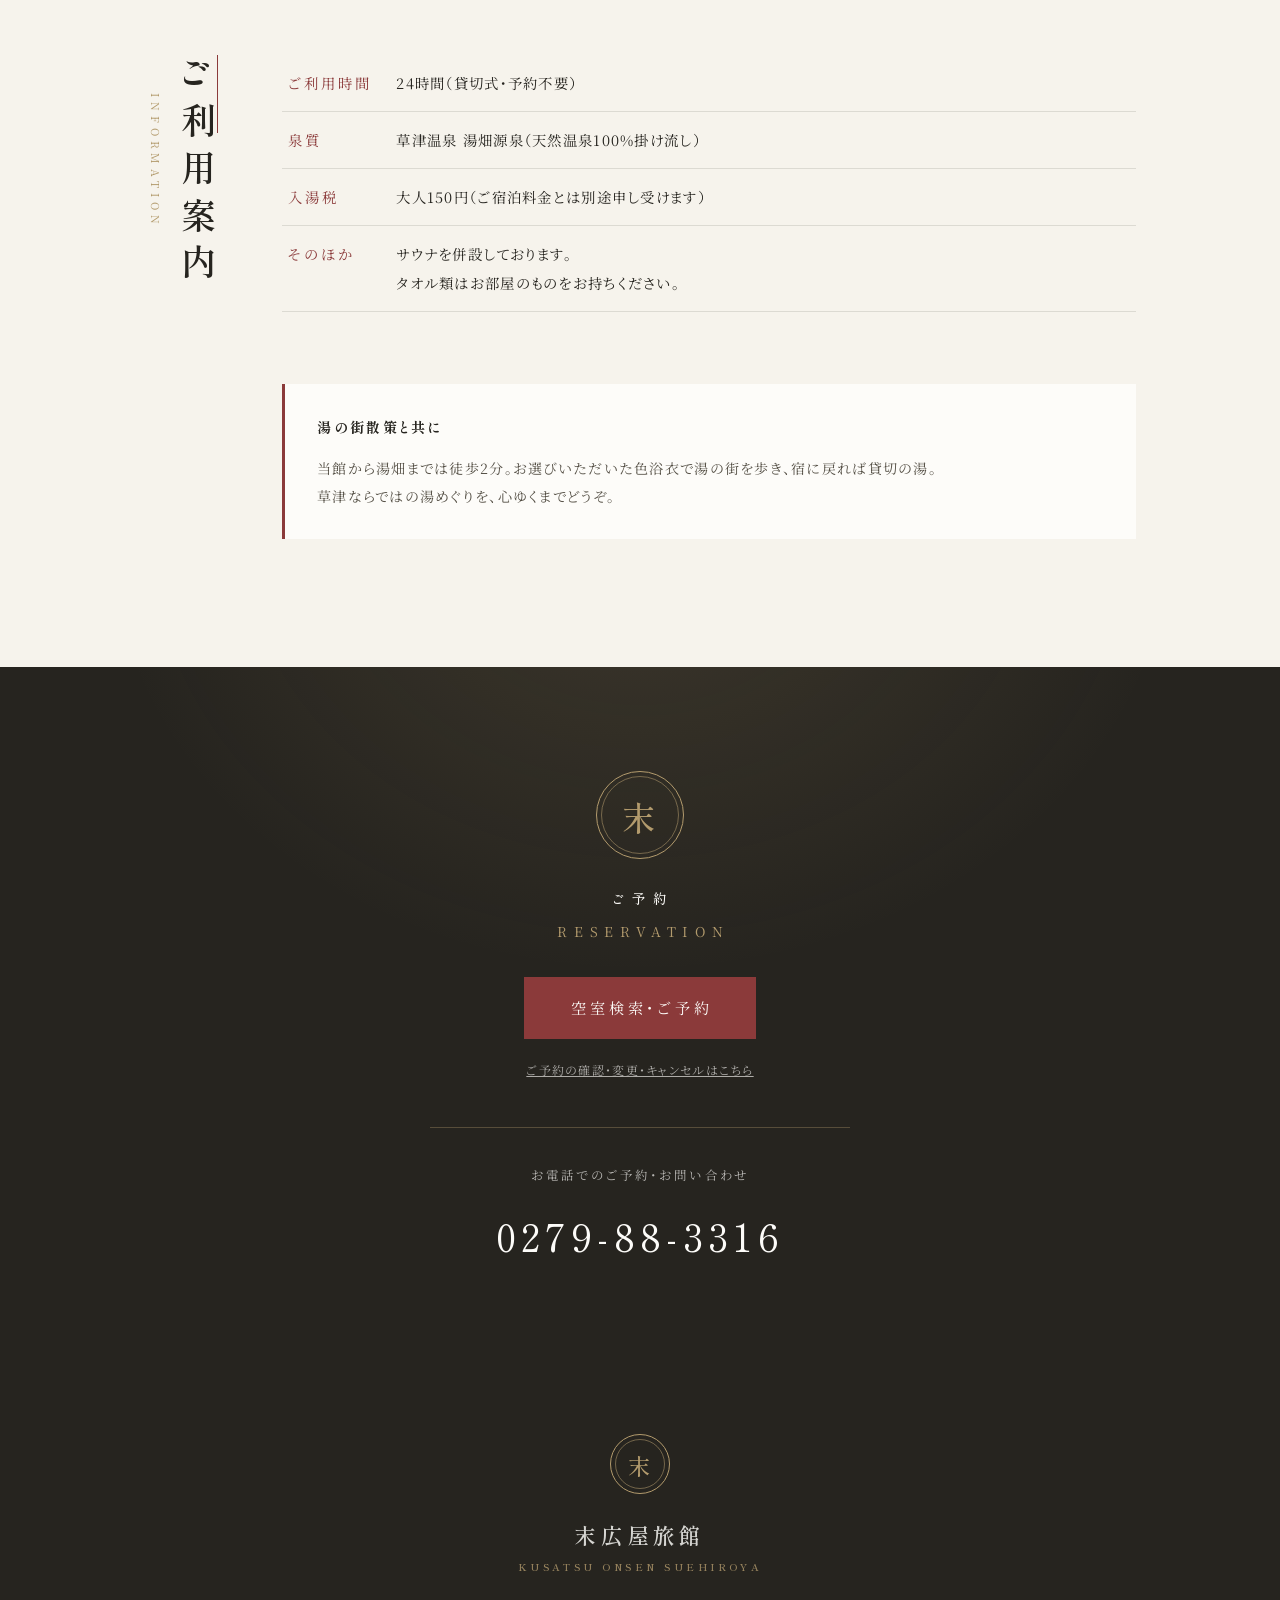
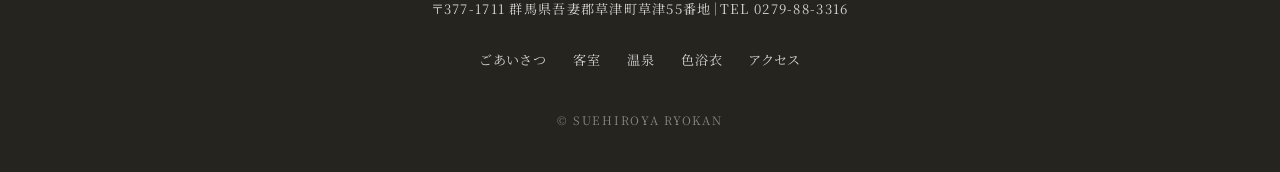
==== commit 7892d650: "下層ページのヘッダー表示を調整" ====
--- a/onsen.html
+++ b/onsen.html
@@ -12,7 +12,7 @@
 </head>
 <body>
 
-  <header class="site-header solid scrolled">
+  <header class="site-header">
     <a class="brand" href="index.html">
       末広屋旅館
       <small>KUSATSU ONSEN SUEHIROYA</small>
--- a/css/style.css
+++ b/css/style.css
@@ -26,6 +26,10 @@
   color: var(--ink);
   line-height: 2;
   letter-spacing: 0.08em;
+  line-break: strict;
+  word-break: normal;
+  word-break: auto-phrase;
+  overflow-wrap: break-word;
   font-feature-settings: "palt";
   -webkit-font-smoothing: antialiased;
 }
@@ -60,6 +64,7 @@
   font-size: 1.35rem;
   font-weight: 600;
   letter-spacing: 0.2em;
+  white-space: nowrap;
 }
 
 .brand small {
@@ -67,6 +72,7 @@
   font-size: 0.62rem;
   letter-spacing: 0.35em;
   opacity: 0.8;
+  white-space: nowrap;
 }
 
 .global-nav ul {
@@ -80,6 +86,7 @@
   letter-spacing: 0.18em;
   position: relative;
   padding-bottom: 4px;
+  white-space: nowrap;
 }
 
 .global-nav a::after {
@@ -109,6 +116,7 @@
   padding: 0.65em 1.6em 0.65em 1.85em;
   border: 1px solid var(--accent);
   transition: background 0.4s ease, color 0.4s ease;
+  white-space: nowrap;
 }
 
 .btn-reserve:hover {
@@ -116,8 +124,16 @@
   color: var(--accent) !important;
 }
 
+.site-header .btn-reserve {
+  transition: background 0.4s ease, color 0.4s ease,
+              opacity 0.5s ease, visibility 0.5s;
+}
+
+/* ヒーロー表示中（スクロール前）は予約ボタンを隠す */
 .site-header:not(.scrolled) .btn-reserve {
-  background: rgba(139, 58, 58, 0.85);
+  opacity: 0;
+  visibility: hidden;
+  pointer-events: none;
 }
 
 .cta-band .btn-reserve {
@@ -225,6 +241,7 @@
   letter-spacing: 0.42em;
   line-height: 1.9;
   text-shadow: 0 2px 24px rgba(0, 0, 0, 0.45);
+  overflow-wrap: normal;
 }
 
 /* 2行構成: 2行目は一段下げて段違いに */
@@ -252,6 +269,7 @@
   opacity: 0;
   animation: fadeIn 1.6s ease 1.8s forwards;
   text-shadow: 0 1px 14px rgba(0, 0, 0, 0.5);
+  overflow-wrap: normal;
 }
 
 @keyframes fadeIn { to { opacity: 1; } }
@@ -341,9 +359,14 @@
   font-weight: 500;
   line-height: 2.2;
   margin-bottom: 1.6rem;
-}
-
-.text { color: var(--ink-soft); font-size: 0.95rem; }
+  text-wrap: pretty;
+}
+
+.text {
+  color: var(--ink-soft);
+  font-size: 0.95rem;
+  text-wrap: pretty;
+}
 
 .text + .text { margin-top: 1.2rem; }
 
@@ -417,10 +440,12 @@
 }
 
 .room-card h3 small {
+  display: block;
   font-size: 0.7rem;
   color: var(--gold);
   letter-spacing: 0.3em;
-  margin-left: 0.7em;
+  margin-top: 0.25rem;
+  white-space: nowrap;
 }
 
 .room-card p { font-size: 0.85rem; color: var(--ink-soft); line-height: 1.9; }
@@ -504,6 +529,7 @@
   letter-spacing: 0.32em;
   color: var(--white);
   text-shadow: 0 1px 10px rgba(0, 0, 0, 0.4);
+  overflow-wrap: normal;
 }
 
 .bath-name small {
@@ -667,6 +693,7 @@
   display: inline-block;
   color: var(--white);
   transition: color 0.4s ease;
+  white-space: nowrap;
 }
 
 .cta-band .tel:hover { color: var(--gold); }
@@ -770,10 +797,12 @@
 }
 
 .room-detail h3 small {
+  display: block;
   font-size: 0.68rem;
   color: var(--gold);
   letter-spacing: 0.3em;
-  margin-left: 0.8em;
+  margin-top: 0.35rem;
+  white-space: nowrap;
 }
 
 .tag-list {
@@ -868,3 +897,137 @@
 
   .bath-cards { grid-template-columns: repeat(2, 1fr); }
 }
+
+@media (max-width: 480px) {
+  body {
+    letter-spacing: 0.04em;
+  }
+
+  .site-header {
+    padding: 0.85rem 1rem;
+  }
+
+  .site-header.scrolled {
+    padding: 0.55rem 1rem;
+  }
+
+  .brand {
+    font-size: 1.05rem;
+    letter-spacing: 0.12em;
+  }
+
+  .brand small {
+    font-size: 0.54rem;
+    letter-spacing: 0.16em;
+  }
+
+  .site-header .btn-reserve {
+    font-size: 0.72rem;
+    letter-spacing: 0.14em;
+    padding: 0.45em 0.85em 0.45em 1em;
+  }
+
+  .hero {
+    min-height: 520px;
+  }
+
+  .hero-copy {
+    gap: 1.35rem;
+  }
+
+  .hero-catch {
+    font-size: clamp(1.85rem, 9vw, 2.35rem);
+    letter-spacing: 0.32em;
+    line-height: 1.65;
+  }
+
+  .hero-catch .line + .line {
+    padding-inline-start: 2.1em;
+    margin-block-start: 0.35em;
+  }
+
+  .hero-sub {
+    font-size: 0.78rem;
+    letter-spacing: 0.32em;
+  }
+
+  .section {
+    padding-inline: 1.15rem;
+  }
+
+  .lead {
+    font-size: 1.12rem;
+    line-height: 2.05;
+  }
+
+  .text {
+    font-size: 0.9rem;
+    line-height: 2;
+  }
+
+  .room-card h3,
+  .room-detail h3 {
+    letter-spacing: 0.12em;
+  }
+
+  .room-card h3 small,
+  .room-detail h3 small {
+    letter-spacing: 0.16em;
+  }
+
+  .info-table {
+    font-size: 0.84rem;
+  }
+
+  .info-table th,
+  .info-table td {
+    display: block;
+    width: 100%;
+    padding: 0.45rem 0;
+  }
+
+  .info-table th {
+    border-bottom: 0;
+  }
+
+  .cta-title,
+  .cta-sub,
+  .cta-tel .tel-label {
+    letter-spacing: 0.18em;
+    text-indent: 0.18em;
+  }
+
+  .cta-band .btn-reserve {
+    letter-spacing: 0.14em;
+    padding-inline: 1.45em;
+  }
+
+  .cta-band .tel {
+    font-size: clamp(1.55rem, 8vw, 2rem);
+    letter-spacing: 0.08em;
+  }
+}
+
+@media (max-width: 360px) {
+  .brand {
+    font-size: 0.98rem;
+  }
+
+  .brand small {
+    font-size: 0.5rem;
+    letter-spacing: 0.1em;
+  }
+
+  .header-actions {
+    gap: 0.35rem;
+  }
+
+  .site-header .btn-reserve {
+    font-size: 0.68rem;
+    padding-inline: 0.7em;
+  }
+
+  .nav-toggle {
+    width: 34px;
+  }
+}
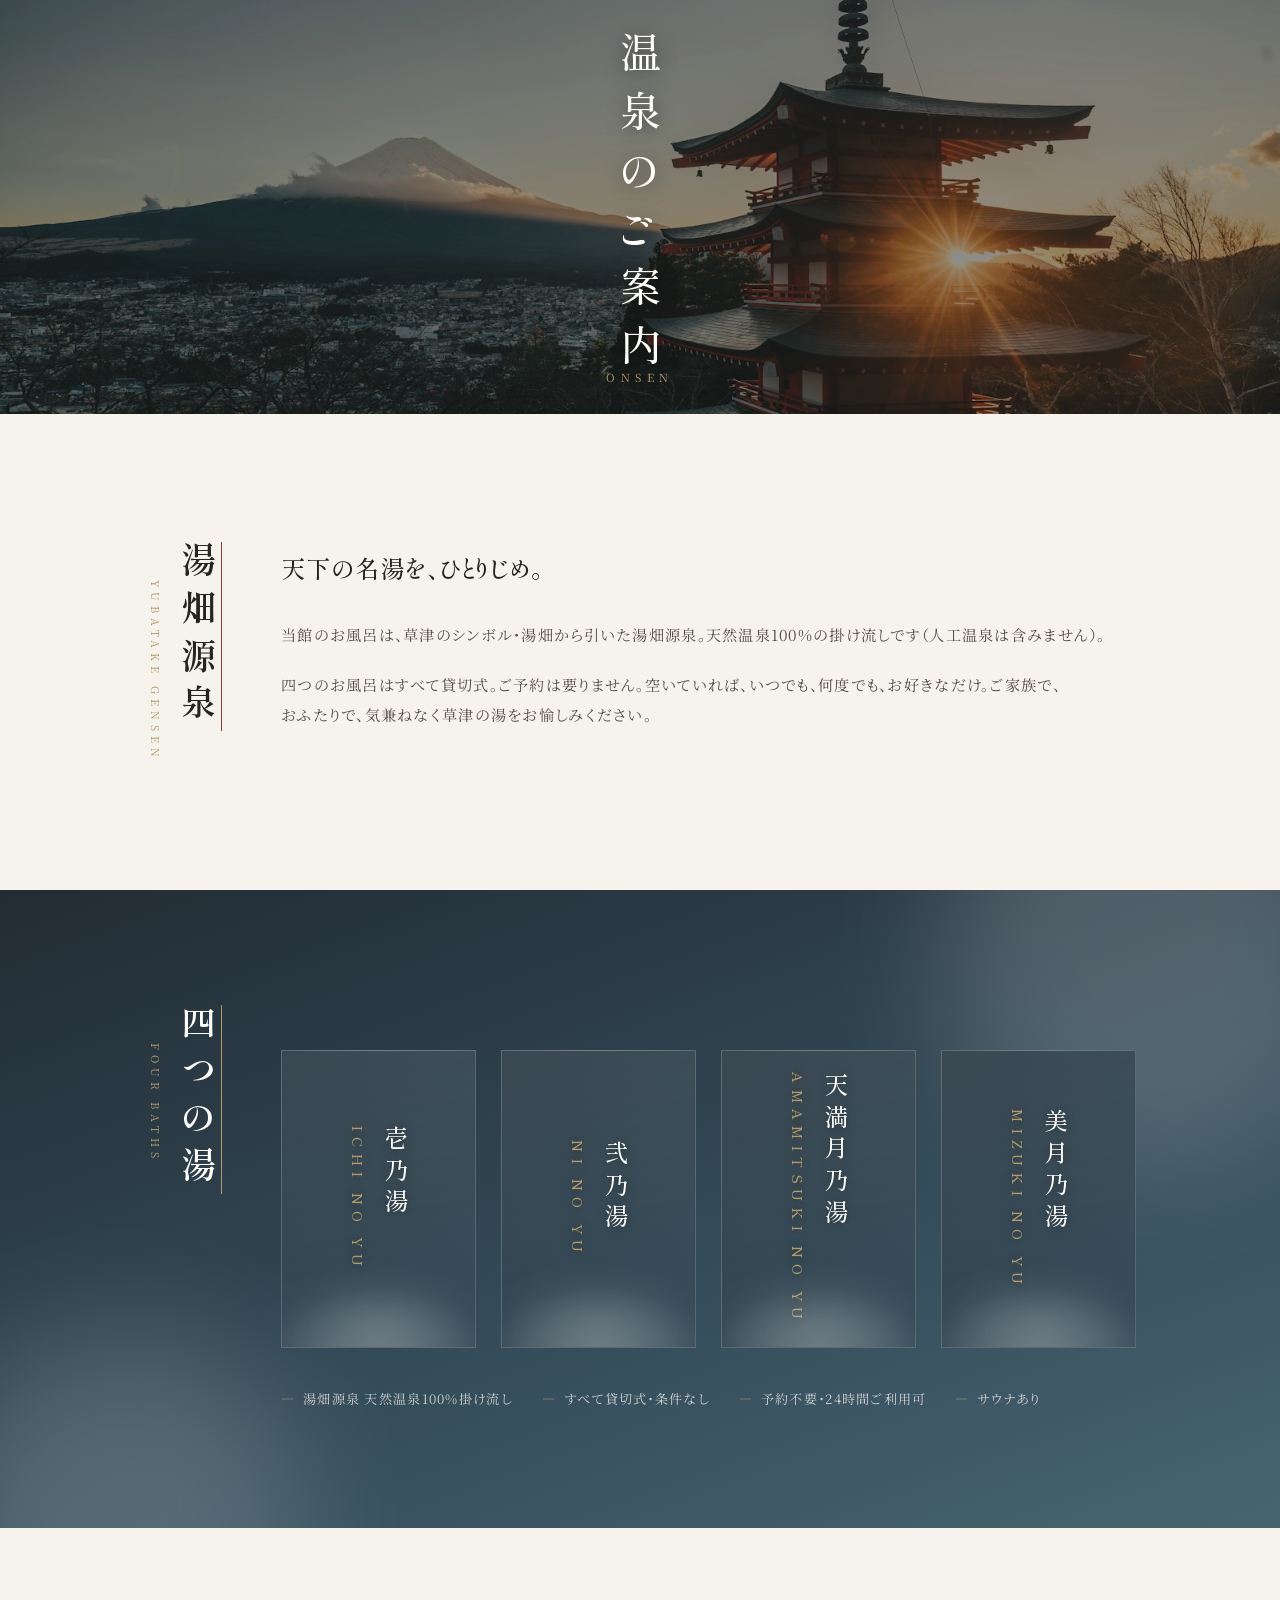
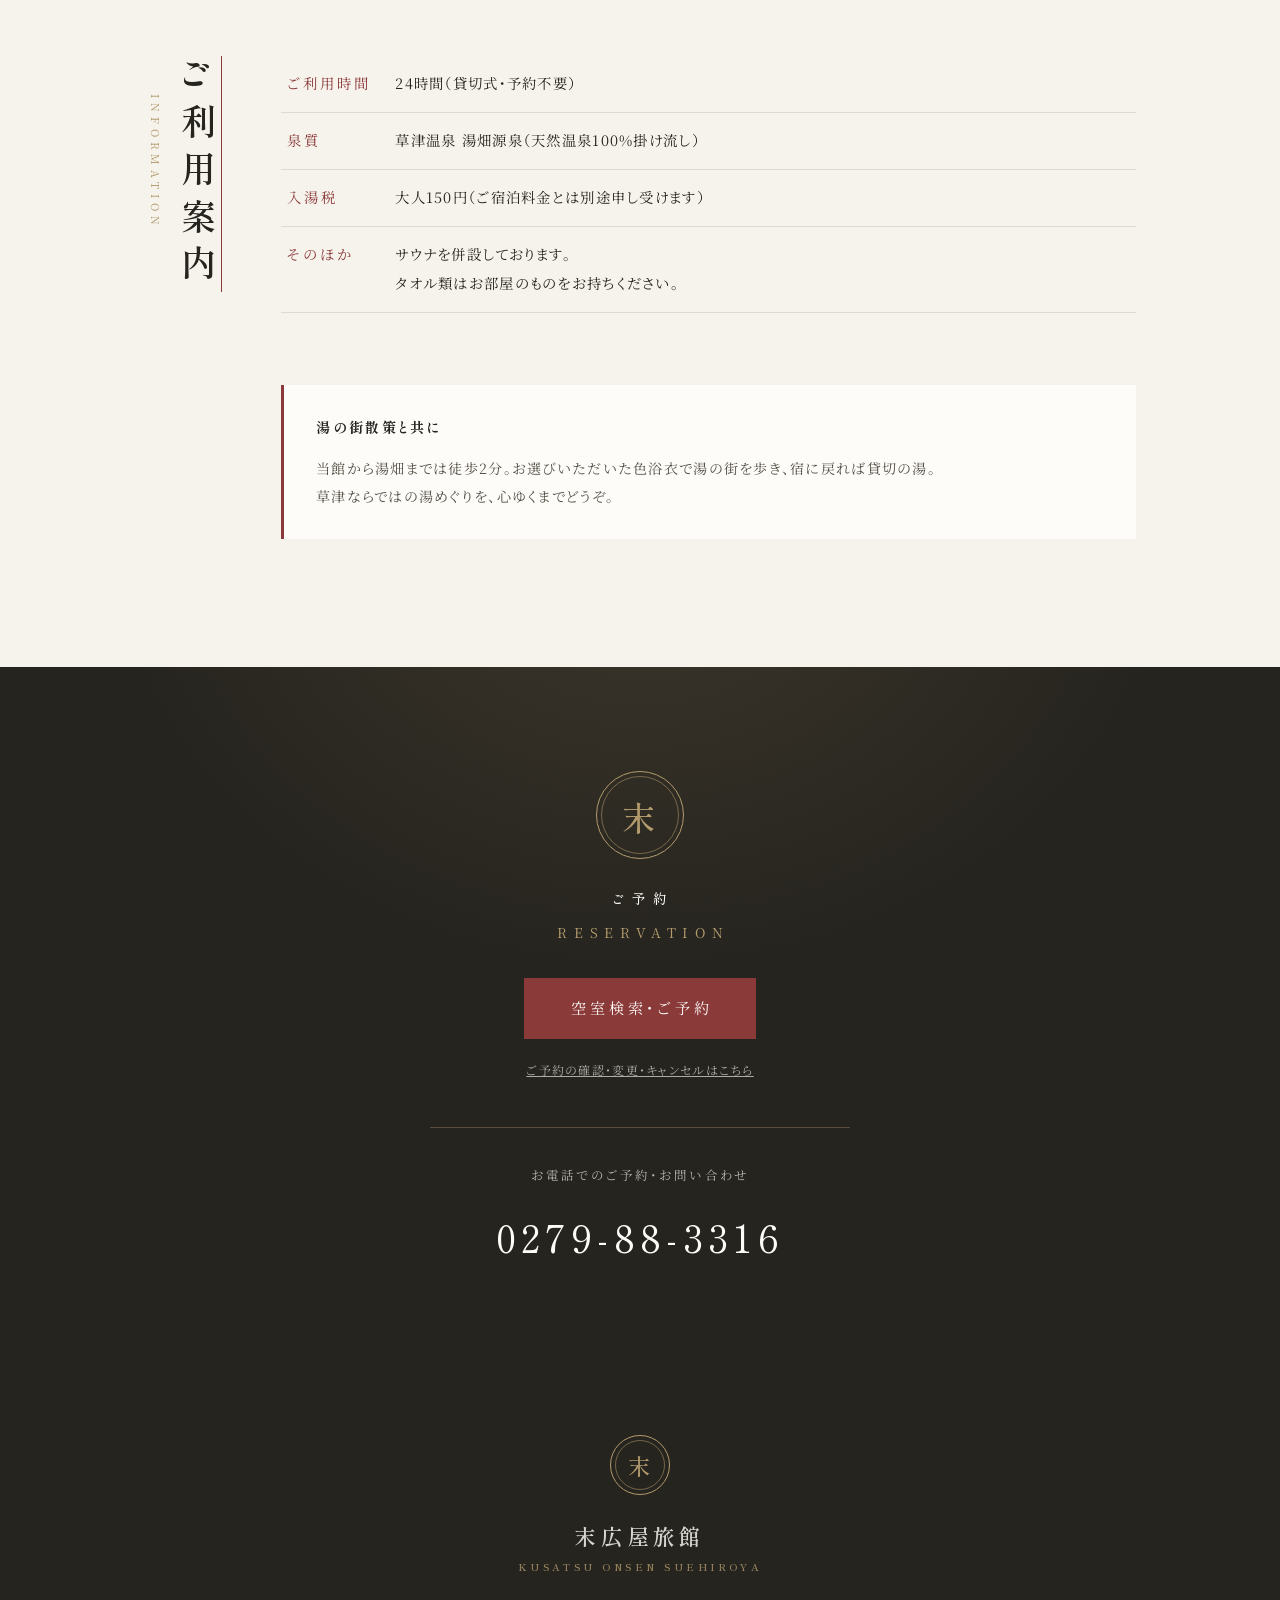
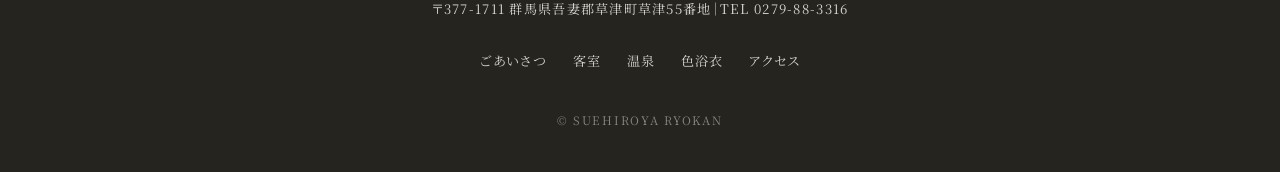
==== commit cb55577b: "下層ページ上部のヘッダーを非表示に調整" ====
--- a/onsen.html
+++ b/onsen.html
@@ -12,7 +12,7 @@
 </head>
 <body>
 
-  <header class="site-header">
+  <header class="site-header page-header">
     <a class="brand" href="index.html">
       末広屋旅館
       <small>KUSATSU ONSEN SUEHIROYA</small>
--- a/css/style.css
+++ b/css/style.css
@@ -48,7 +48,8 @@
   align-items: center;
   justify-content: space-between;
   padding: 1.2rem 2rem;
-  transition: background 0.5s ease, box-shadow 0.5s ease, padding 0.5s ease;
+  transition: background 0.5s ease, box-shadow 0.5s ease, padding 0.5s ease,
+              opacity 0.35s ease, visibility 0.35s ease;
   color: var(--white);
 }
 
@@ -57,6 +58,12 @@
   box-shadow: 0 1px 12px rgba(38, 36, 31, 0.08);
   padding: 0.7rem 2rem;
   color: var(--ink);
+}
+
+.page-header:not(.scrolled) {
+  opacity: 0;
+  visibility: hidden;
+  pointer-events: none;
 }
 
 .brand {
@@ -325,6 +332,7 @@
 }
 
 .sec-title {
+  position: relative;
   writing-mode: vertical-rl;
   font-family: var(--font-head);
   font-size: clamp(1.7rem, 3vw, 2.2rem);
@@ -336,11 +344,19 @@
 
 .sec-title::before {
   content: "";
-  display: block;
+  position: absolute;
+  top: 0;
+  left: calc(100% + 1mm);
   width: 1px;
-  height: 2.2em;
-  margin: 0 auto 1.2em;
+  height: 100%;
   background: var(--accent);
+  transform: scaleY(0);
+  transform-origin: top;
+  transition: transform 1.15s cubic-bezier(0.23, 1, 0.32, 1) 0.5s;
+}
+
+.reveal.visible .sec-title::before {
+  transform: scaleY(1);
 }
 
 .sec-en {
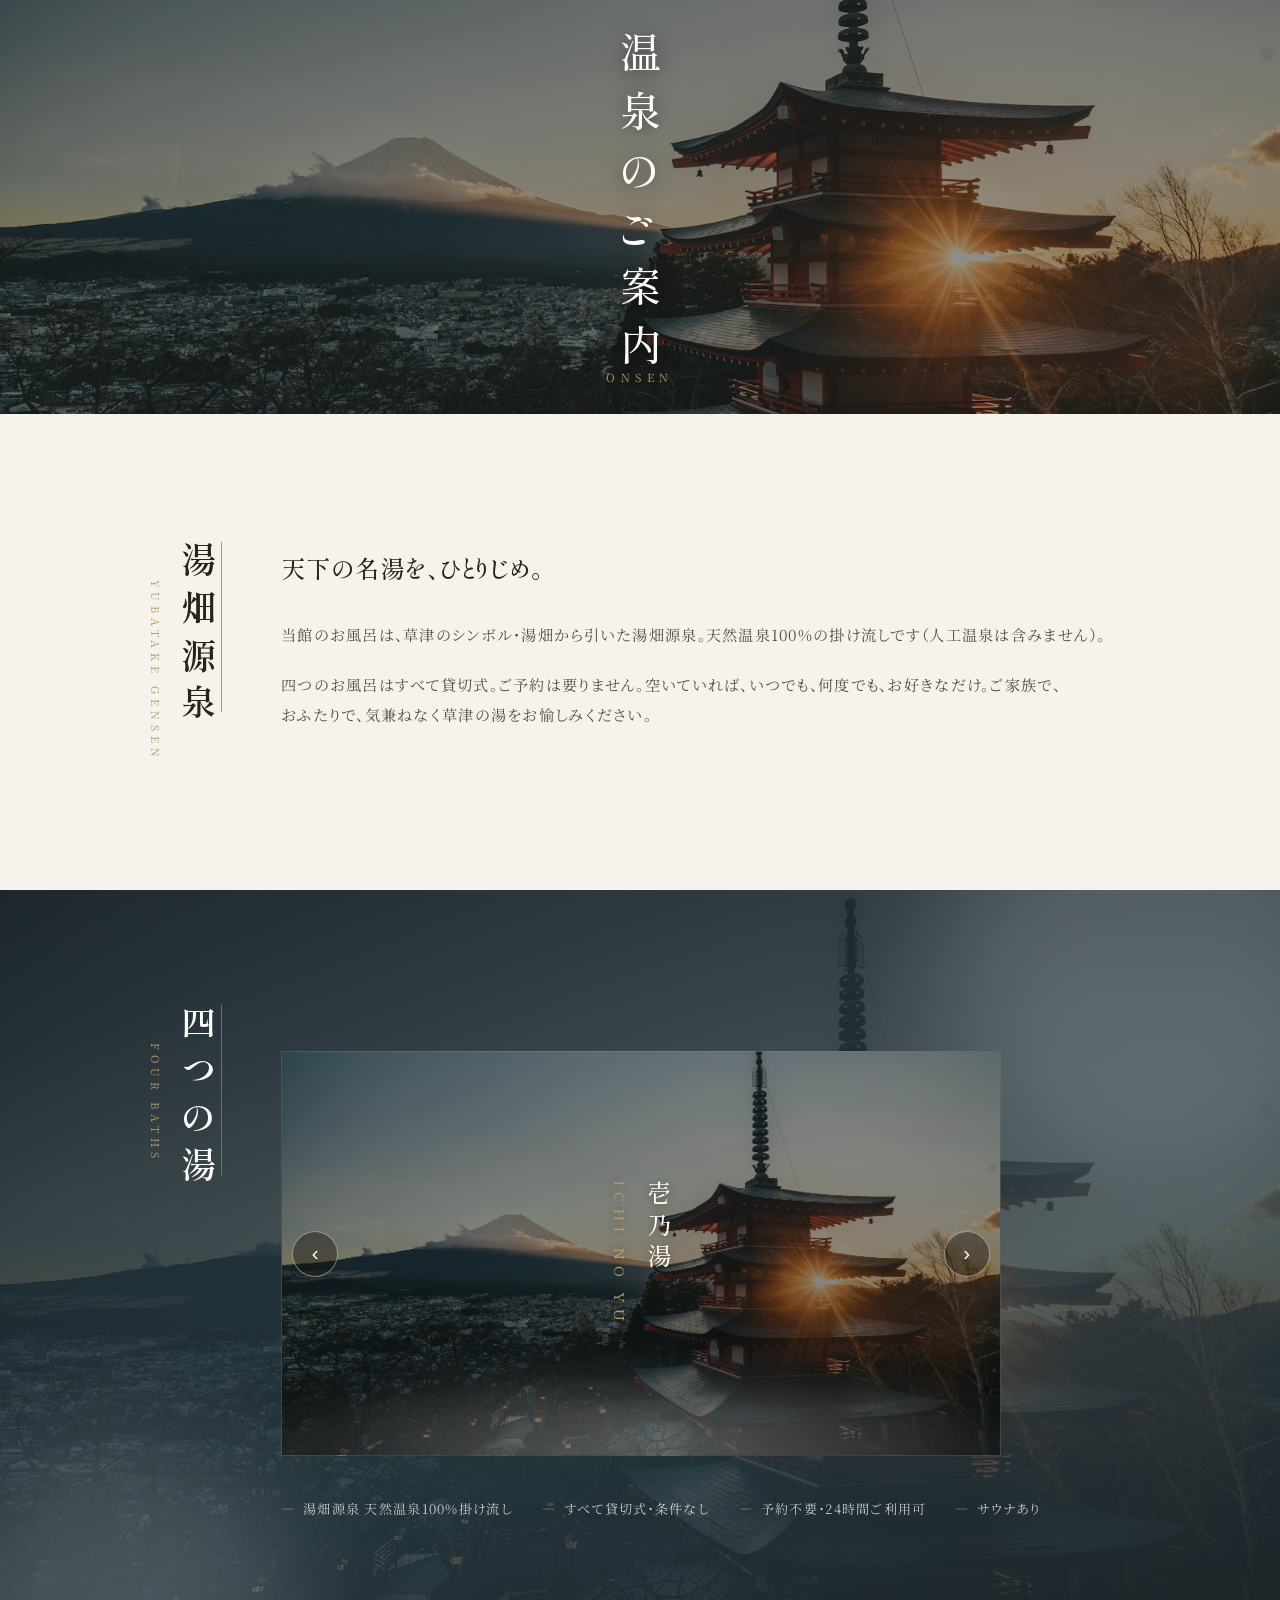
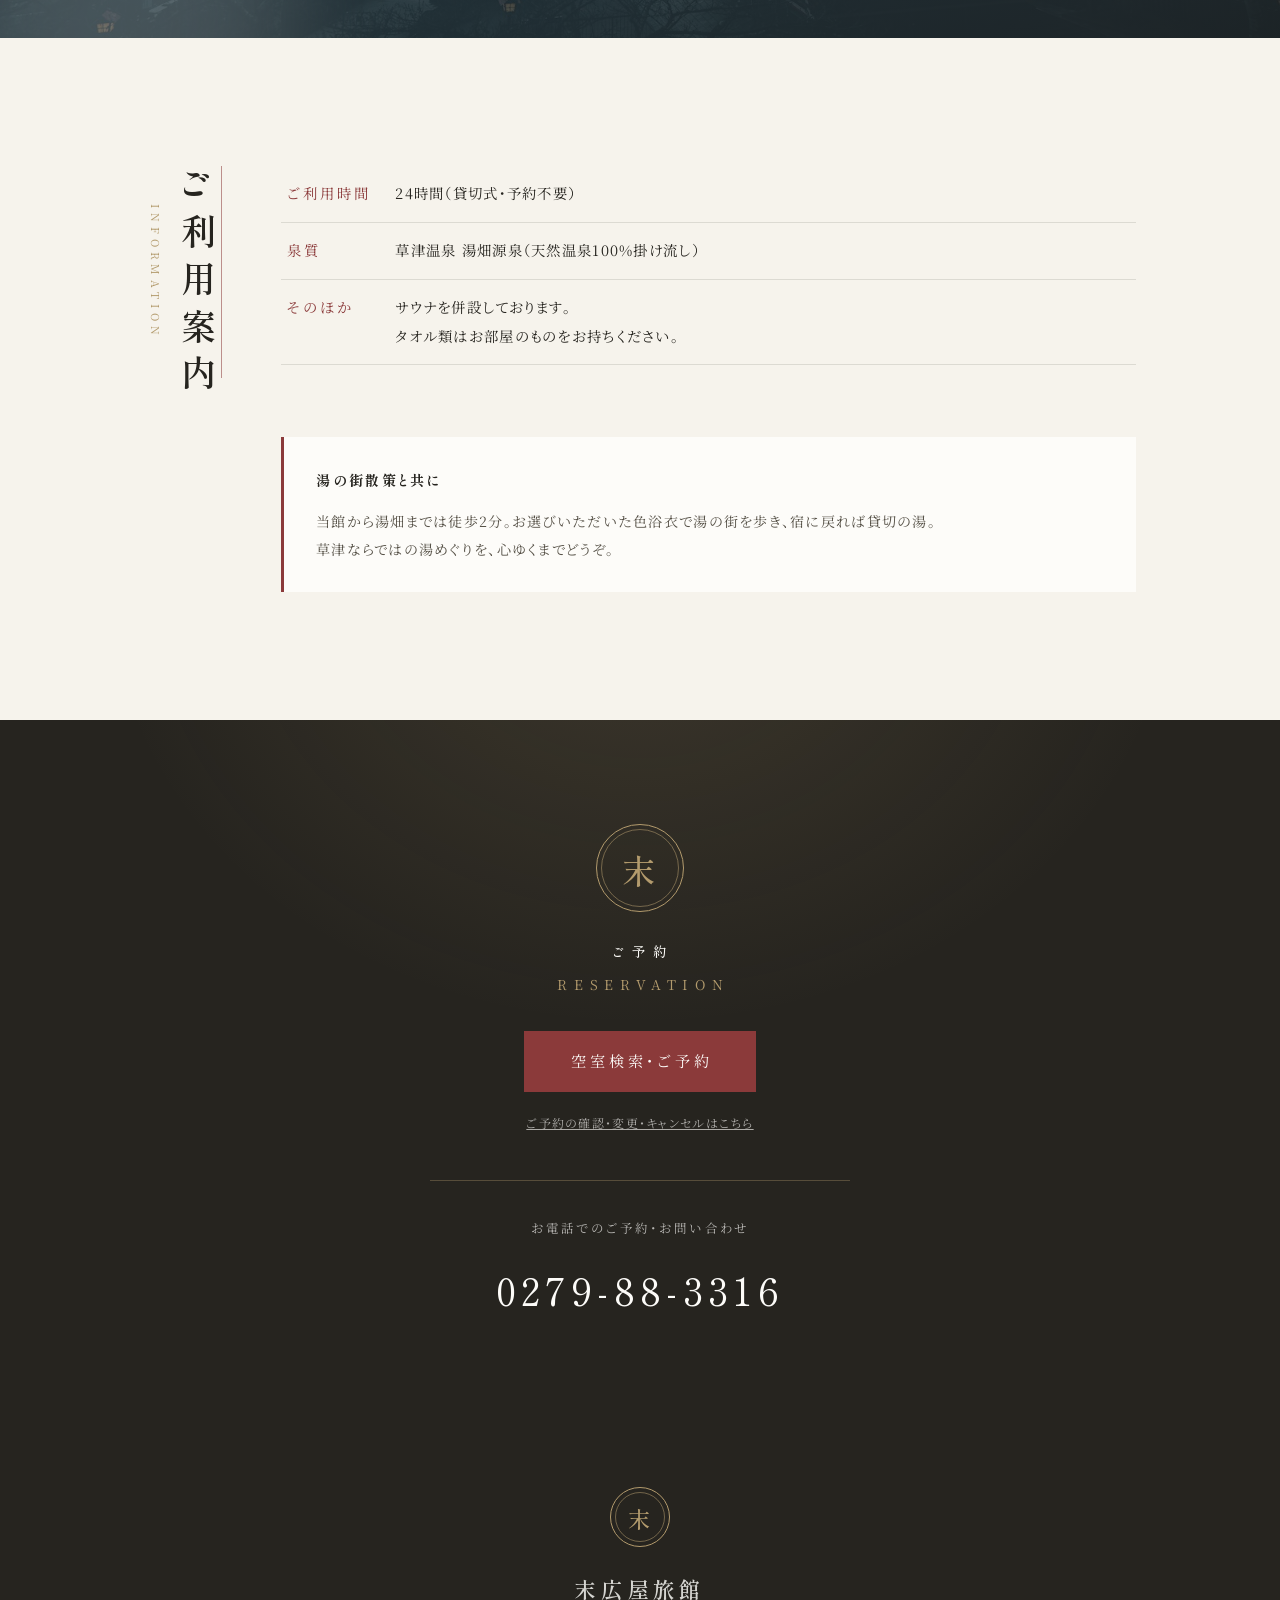
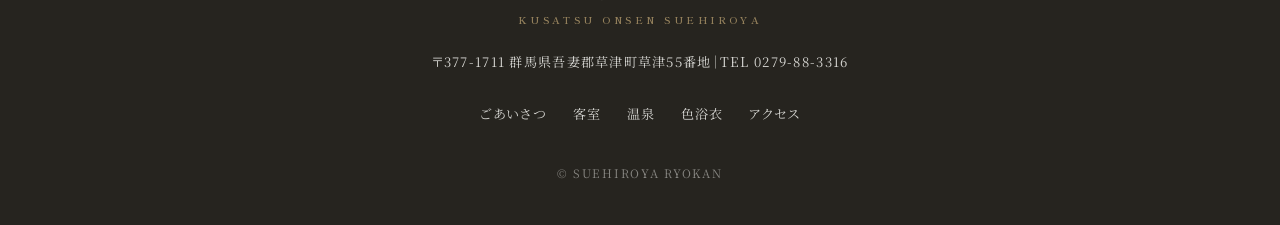
==== commit 47fa185d: "スマホ表示と温泉スライドを調整" ====
--- a/onsen.html
+++ b/onsen.html
@@ -97,7 +97,6 @@
         <table class="info-table reveal d1">
           <tr><th>ご利用時間</th><td>24時間（貸切式・予約不要）</td></tr>
           <tr><th>泉質</th><td>草津温泉 湯畑源泉（天然温泉100%掛け流し）</td></tr>
-          <tr><th>入湯税</th><td>大人150円（ご宿泊料金とは別途申し受けます）</td></tr>
           <tr><th>そのほか</th><td>サウナを併設しております。<br>タオル類はお部屋のものをお持ちください。</td></tr>
         </table>
         <div class="notice-box reveal d2">
--- a/css/style.css
+++ b/css/style.css
@@ -66,6 +66,15 @@
   pointer-events: none;
 }
 
+@media (min-width: 861px) {
+  .site-header:not(.scrolled) .global-nav,
+  .site-header:not(.scrolled) .header-actions {
+    opacity: 0;
+    visibility: hidden;
+    pointer-events: none;
+  }
+}
+
 .brand {
   font-family: var(--font-head);
   font-size: 1.35rem;
@@ -348,15 +357,15 @@
   top: 0;
   left: calc(100% + 1mm);
   width: 1px;
-  height: 100%;
+  height: 90%;
   background: var(--accent);
-  transform: scaleY(0);
-  transform-origin: top;
-  transition: transform 1.15s cubic-bezier(0.23, 1, 0.32, 1) 0.5s;
+  opacity: 0.75;
+  clip-path: inset(0 0 100% 0);
+  transition: clip-path 1.15s cubic-bezier(0.23, 1, 0.32, 1) 0.6s;
 }
 
 .reveal.visible .sec-title::before {
-  transform: scaleY(1);
+  clip-path: inset(0 0 0 0);
 }
 
 .sec-en {
@@ -470,7 +479,9 @@
 
 .onsen-feature {
   position: relative;
-  background: linear-gradient(160deg, #222c34 0%, #37505e 65%, #48656f 100%);
+  background:
+    linear-gradient(160deg, rgba(25, 31, 35, 0.86) 0%, rgba(38, 57, 66, 0.78) 62%, rgba(29, 36, 39, 0.9) 100%),
+    url("../images/onsen-hero.jpg") center / cover no-repeat;
   color: var(--white);
   padding: clamp(4.5rem, 9vw, 7.5rem) clamp(1.4rem, 5vw, 4rem);
   overflow: hidden;
@@ -500,24 +511,86 @@
 .onsen-feature .text { color: rgba(253, 252, 249, 0.78); }
 
 /* 貸切風呂カード（写真差し替え前のデザイン表現） */
+.bath-slider {
+  margin-top: 2.8rem;
+  width: min(100%, 720px);
+  position: relative;
+}
+
 .bath-cards {
-  display: grid;
-  grid-template-columns: repeat(4, 1fr);
+  display: flex;
   gap: clamp(1rem, 2.5vw, 1.6rem);
-  margin-top: 2.8rem;
+  width: 100%;
+  overflow: hidden;
+  padding: 0.1rem 0;
 }
 
 .bath-card {
   position: relative;
-  aspect-ratio: 3 / 4.6;
+  flex: 0 0 100%;
+  aspect-ratio: 16 / 9;
   display: grid;
   place-items: center;
   background:
     radial-gradient(ellipse 90% 40% at 50% 108%, rgba(253, 252, 249, 0.22), transparent 70%),
-    linear-gradient(175deg, rgba(253, 252, 249, 0.07) 0%, rgba(0, 0, 0, 0.25) 100%),
-    linear-gradient(160deg, #2b3a44 0%, #446273 100%);
+    linear-gradient(175deg, rgba(20, 18, 14, 0.28) 0%, rgba(0, 0, 0, 0.58) 100%),
+    url("../images/onsen-hero.jpg") center / cover no-repeat;
   border: 1px solid rgba(253, 252, 249, 0.18);
   overflow: hidden;
+  transition: transform 1.25s cubic-bezier(0.33, 1, 0.68, 1);
+}
+
+.bath-card:nth-child(1) {
+  background-position: center, center, 42% 50%;
+}
+
+.bath-card:nth-child(2) {
+  background-position: center, center, 56% 50%;
+}
+
+.bath-card:nth-child(3) {
+  background-position: center, center, 68% 50%;
+}
+
+.bath-card:nth-child(4) {
+  background-position: center, center, 34% 50%;
+}
+
+.bath-controls {
+  position: absolute;
+  inset: 50% 0 auto;
+  transform: translateY(-50%);
+  display: flex;
+  justify-content: space-between;
+  align-items: center;
+  padding: 0 0.7rem;
+  pointer-events: none;
+  z-index: 2;
+}
+
+.bath-control {
+  width: 46px;
+  height: 46px;
+  border: 1px solid rgba(253, 252, 249, 0.42);
+  border-radius: 50%;
+  background: rgba(20, 18, 14, 0.42);
+  color: var(--white);
+  font-size: 1.3rem;
+  line-height: 1;
+  display: grid;
+  place-items: center;
+  cursor: pointer;
+  pointer-events: auto;
+  -webkit-tap-highlight-color: transparent;
+  transition: background 0.3s ease, border-color 0.3s ease, color 0.3s ease;
+}
+
+.bath-control:hover,
+.bath-control:focus-visible {
+  background: rgba(253, 252, 249, 0.92);
+  border-color: rgba(253, 252, 249, 0.92);
+  color: var(--ink);
+  outline: none;
 }
 
 .bath-card::before {
@@ -624,6 +697,66 @@
   width: 7.5em;
   color: var(--accent);
   letter-spacing: 0.2em;
+}
+
+.text-link {
+  display: inline-block;
+  margin-left: 0.8em;
+  color: var(--accent);
+  border-bottom: 1px solid currentColor;
+  line-height: 1.6;
+}
+
+.video-thumb {
+  display: block;
+  position: relative;
+  width: min(100%, 280px);
+  margin-top: 0.85rem;
+  overflow: hidden;
+  background: var(--ink);
+  color: var(--white);
+  line-height: 1.5;
+}
+
+.video-thumb img {
+  width: 100%;
+  aspect-ratio: 16 / 9;
+  object-fit: cover;
+  opacity: 0.82;
+}
+
+.video-thumb span {
+  position: absolute;
+  left: 0.8rem;
+  bottom: 0.65rem;
+  right: 0.8rem;
+  font-size: 0.78rem;
+  letter-spacing: 0.12em;
+  text-shadow: 0 1px 8px rgba(0, 0, 0, 0.65);
+}
+
+.video-thumb::after {
+  content: "";
+  position: absolute;
+  top: 50%;
+  left: 50%;
+  width: 44px;
+  height: 44px;
+  border-radius: 50%;
+  background: rgba(139, 58, 58, 0.92);
+  transform: translate(-50%, -50%);
+}
+
+.video-thumb::before {
+  content: "";
+  position: absolute;
+  top: 50%;
+  left: calc(50% + 2px);
+  z-index: 1;
+  border-top: 9px solid transparent;
+  border-bottom: 9px solid transparent;
+  border-left: 14px solid var(--white);
+  transform: translate(-50%, -50%);
 }
 
 /* ---------------- ページ下部 CTA / フッター ---------------- */
@@ -900,6 +1033,35 @@
 
   .sec-head { flex-direction: row-reverse; align-self: flex-start; }
 
+  #greeting .section-inner {
+    display: grid;
+    grid-template-columns: auto minmax(0, 1fr);
+    gap: 2rem 1.5rem;
+  }
+
+  #greeting .sec-head {
+    grid-column: 1;
+    grid-row: 1;
+  }
+
+  #greeting .sec-body,
+  #greeting .greeting-grid {
+    display: contents;
+  }
+
+  #greeting .greeting-photo {
+    grid-column: 2;
+    grid-row: 1;
+    align-self: start;
+    justify-self: end;
+    width: min(52vw, 240px);
+  }
+
+  #greeting .greeting-grid > div {
+    grid-column: 1 / -1;
+    grid-row: 2;
+  }
+
   .greeting-grid,
   .yukata-grid,
   .access-grid,
@@ -911,7 +1073,11 @@
 
   .room-cards { grid-template-columns: 1fr; }
 
-  .bath-cards { grid-template-columns: repeat(2, 1fr); }
+  .bath-card { flex-basis: 100%; }
+}
+
+@media (max-width: 560px) {
+  .bath-card { aspect-ratio: 4 / 3; }
 }
 
 @media (max-width: 480px) {
@@ -979,6 +1145,16 @@
   .text {
     font-size: 0.9rem;
     line-height: 2;
+  }
+
+  .bath-controls {
+    padding: 0 0.55rem;
+  }
+
+  .bath-control {
+    width: 48px;
+    height: 48px;
+    background: rgba(20, 18, 14, 0.5);
   }
 
   .room-card h3,
